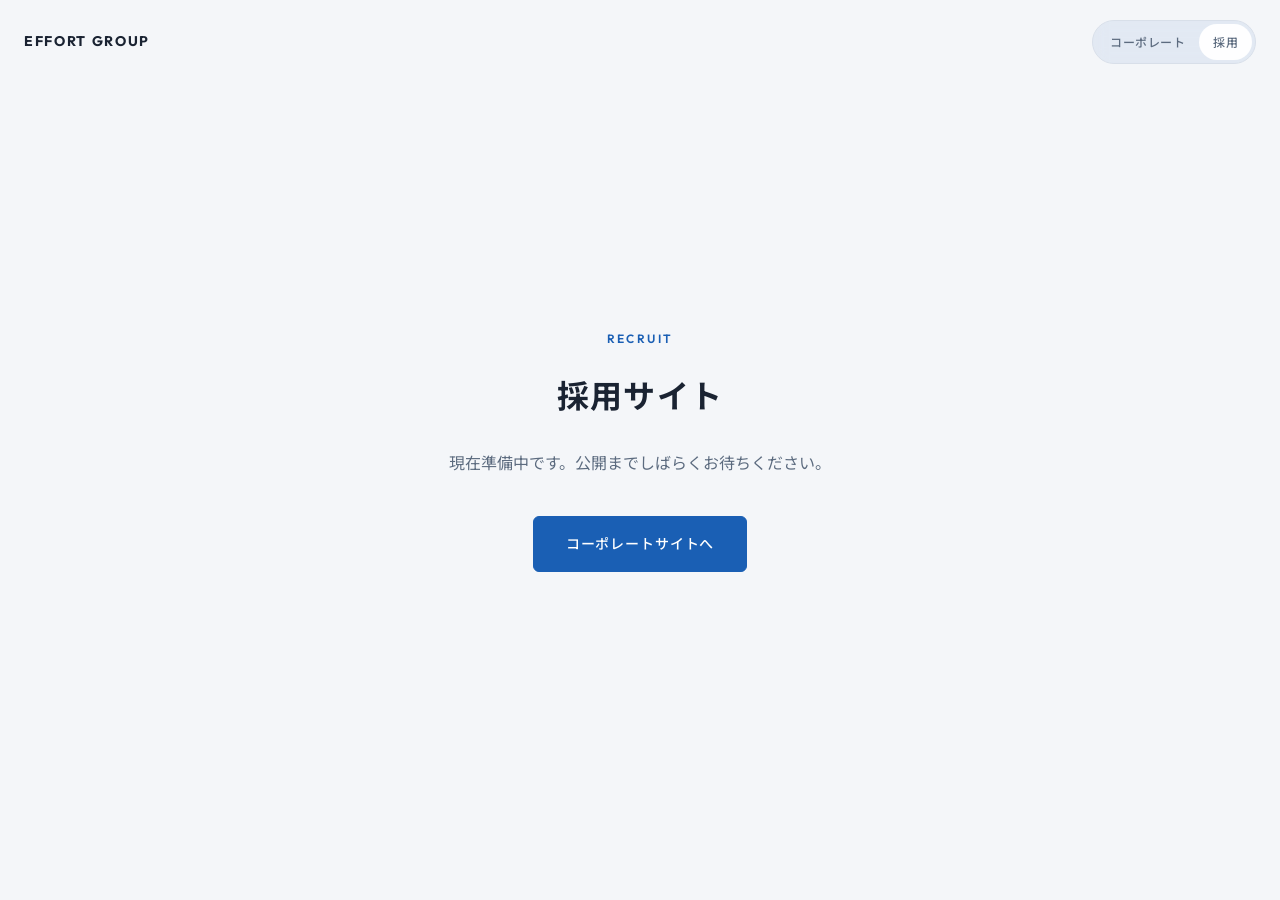
==== recruit/index.html @ ec04459c "Initial commit: EFFORT GROUP corporate site" ====
<!DOCTYPE html>
<html lang="ja">
  <head>
    <meta charset="UTF-8" />
    <meta name="viewport" content="width=device-width, initial-scale=1.0" />
    <meta name="description" content="エフォートグループ採用サイト（準備中）" />
    <title>採用サイト | エフォート GROUP</title>
    <link rel="icon" href="../assets/images/favicon.png" type="image/png" />
    <link rel="apple-touch-icon" href="../assets/images/favicon.png" />
    <link rel="preconnect" href="https://fonts.googleapis.com" />
    <link rel="preconnect" href="https://fonts.gstatic.com" crossorigin />
    <link
      href="https://fonts.googleapis.com/css2?family=Noto+Sans+JP:wght@300;400;500;700&family=Outfit:wght@300;400;600;700&display=swap"
      rel="stylesheet"
    />
    <link rel="stylesheet" href="../css/destyle.css" />
    <link rel="stylesheet" href="../css/style.css" />
  </head>
  <body class="recruit-page">
    <a href="#main" class="skip-link">本文へ移動</a>

    <header class="header header--light" id="header">
      <div class="header__panel">
        <div class="header__bar">
          <a href="/" class="header__logo">
            <span class="header__logo-text">EFFORT GROUP</span>
          </a>
          <div class="header__actions">
            <nav class="header__site-toggle" aria-label="サイト切替">
              <a href="/" class="header__site-toggle-link">コーポレート</a>
              <a
                href="/recruit/"
                class="header__site-toggle-link is-active"
                aria-current="page"
              >
                採用
              </a>
            </nav>
          </div>
        </div>
      </div>
    </header>

    <main id="main" class="recruit-placeholder">
      <div class="recruit-placeholder__inner">
        <p class="recruit-placeholder__label">RECRUIT</p>
        <h1 class="recruit-placeholder__title">採用サイト</h1>
        <p class="recruit-placeholder__text">現在準備中です。公開までしばらくお待ちください。</p>
        <a href="/" class="btn btn--primary">コーポレートサイトへ</a>
      </div>
    </main>
  </body>
</html>
---- css/destyle.css ----
/*! destyle.css v4.0.1 | MIT License | https://github.com/nicolas-cusan/destyle.css */

/* Reset box-model and set borders */
/* ============================================ */

*,
::before,
::after {
  box-sizing: border-box;
  border-style: solid;
  border-width: 0;
  min-width: 0;
}

/* Document */
/* ============================================ */

/**
 * 1. Correct the line height in all browsers.
 * 2. Prevent adjustments of font size after orientation changes in iOS.
 * 3. Remove gray overlay on links for iOS.
 */

html {
  line-height: 1.15; /* 1 */
  -webkit-text-size-adjust: 100%; /* 2 */
  -webkit-tap-highlight-color: transparent; /* 3*/
}

/* Sections */
/* ============================================ */

/**
 * Remove the margin in all browsers.
 */

body {
  margin: 0;
}

/**
 * Render the `main` element consistently in IE.
 */

main {
  display: block;
}

/* Vertical rhythm */
/* ============================================ */

p,
table,
blockquote,
address,
pre,
iframe,
form,
figure,
dl {
  margin: 0;
}

/* Headings */
/* ============================================ */

h1,
h2,
h3,
h4,
h5,
h6 {
  font-size: inherit;
  font-weight: inherit;
  margin: 0;
}

/* Lists (enumeration) */
/* ============================================ */

ul,
ol {
  margin: 0;
  padding: 0;
  list-style: none;
}

/* Lists (definition) */
/* ============================================ */

dt {
  font-weight: bold;
}

dd {
  margin-left: 0;
}

/* Grouping content */
/* ============================================ */

/**
 * 1. Add the correct box sizing in Firefox.
 * 2. Show the overflow in Edge and IE.
 */

hr {
  box-sizing: content-box; /* 1 */
  height: 0; /* 1 */
  overflow: visible; /* 2 */
  border-top-width: 1px;
  margin: 0;
  clear: both;
  color: inherit;
}

/**
 * 1. Correct the inheritance and scaling of font size in all browsers.
 * 2. Correct the odd `em` font sizing in all browsers.
 */

pre {
  font-family: monospace, monospace; /* 1 */
  font-size: inherit; /* 2 */
}

address {
  font-style: inherit;
}

/* Text-level semantics */
/* ============================================ */

/**
 * Remove the gray background on active links in IE 10.
 */

a {
  background-color: transparent;
  text-decoration: none;
  color: inherit;
}

/**
 * 1. Remove the bottom border in Chrome 57-
 * 2. Add the correct text decoration in Chrome, Edge, IE, Opera, and Safari.
 */

abbr[title] {
  text-decoration: underline dotted; /* 2 */
}

/**
 * Add the correct font weight in Chrome, Edge, and Safari.
 */

b,
strong {
  font-weight: bolder;
}

/**
 * 1. Correct the inheritance and scaling of font size in all browsers.
 * 2. Correct the odd `em` font sizing in all browsers.
 */

code,
kbd,
samp {
  font-family: monospace, monospace; /* 1 */
  font-size: inherit; /* 2 */
}

/**
 * Add the correct font size in all browsers.
 */

small {
  font-size: 80%;
}

/**
 * Prevent `sub` and `sup` elements from affecting the line height in
 * all browsers.
 */

sub,
sup {
  font-size: 75%;
  line-height: 0;
  position: relative;
  vertical-align: baseline;
}

sub {
  bottom: -0.25em;
}

sup {
  top: -0.5em;
}

/* Replaced content */
/* ============================================ */

/**
 * Prevent vertical alignment issues.
 */

svg,
img,
embed,
object,
iframe {
  vertical-align: bottom;
}

/* Forms */
/* ============================================ */

/**
 * Reset form fields to make them styleable.
 * 1. Make form elements stylable across systems iOS especially.
 * 2. Inherit text-transform from parent.
 */

button,
input,
optgroup,
select,
textarea {
  -webkit-appearance: none; /* 1 */
  appearance: none;
  vertical-align: middle;
  color: inherit;
  font: inherit;
  background: transparent;
  padding: 0;
  margin: 0;
  border-radius: 0;
  text-align: inherit;
  text-transform: inherit; /* 2 */
}

/**
 * Correct cursors for clickable elements.
 */

button,
[type="button"],
[type="reset"],
[type="submit"] {
  cursor: pointer;
}

button:disabled,
[type="button"]:disabled,
[type="reset"]:disabled,
[type="submit"]:disabled {
  cursor: default;
}

/**
 * Improve outlines for Firefox and unify style with input elements & buttons.
 */

:-moz-focusring {
  outline: auto;
}

select:disabled {
  opacity: inherit;
}

/**
 * Remove padding
 */

option {
  padding: 0;
}

/**
 * Reset to invisible
 */

fieldset {
  margin: 0;
  padding: 0;
  min-width: 0;
}

legend {
  padding: 0;
}

/**
 * Add the correct vertical alignment in Chrome, Firefox, and Opera.
 */

progress {
  vertical-align: baseline;
}

/**
 * Remove the default vertical scrollbar in IE 10+.
 */

textarea {
  overflow: auto;
}

/**
 * Correct the cursor style of increment and decrement buttons in Chrome.
 */

[type="number"]::-webkit-inner-spin-button,
[type="number"]::-webkit-outer-spin-button {
  height: auto;
}

/**
 * Correct the outline style in Safari.
 */

[type="search"] {
  outline-offset: -2px; /* 1 */
}

/**
 * Remove the inner padding in Chrome and Safari on macOS.
 */

[type="search"]::-webkit-search-decoration {
  -webkit-appearance: none;
}

/**
 * 1. Correct the inability to style clickable types in iOS and Safari.
 * 2. Fix font inheritance.
 */

::-webkit-file-upload-button {
  -webkit-appearance: button; /* 1 */
  font: inherit; /* 2 */
}

/**
 * Fix appearance for Firefox
 */
[type="number"] {
  -moz-appearance: textfield;
}

/**
 * Clickable labels
 */

label[for] {
  cursor: pointer;
}

/* Interactive */
/* ============================================ */

/*
 * Add the correct display in Edge, IE 10+, and Firefox.
 */

details {
  display: block;
}

/*
 * Add the correct display in all browsers.
 */

summary {
  display: list-item;
}

/*
 * Remove outline for editable content.
 */

[contenteditable]:focus {
  outline: auto;
}

/* Tables */
/* ============================================ */

/**
1. Correct table border color inheritance in all Chrome and Safari.
*/

table {
  border-color: inherit; /* 1 */
  border-collapse: collapse;
}

caption {
  text-align: left;
}

td,
th {
  vertical-align: top;
  padding: 0;
}

th {
  text-align: left;
  font-weight: bold;
}
---- css/style.css ----
/* ========================================
   EFFORT GROUP — Design System
   ======================================== */

:root {
  --color-bg: #f4f6f9;
  --color-bg-dark: #0b1422;
  --color-bg-card: #ffffff;
  --color-primary: #1a5fb4;
  --color-primary-light: #3584e4;
  --color-accent: #00b4d8;
  --color-text: #1a2332;
  --color-text-muted: #5c6b7f;
  --color-text-light: #e8edf4;
  --color-border: #d8dfe9;
  --font-ja: 'Noto Sans JP', sans-serif;
  --font-en: 'Outfit', sans-serif;
  --container: 1360px;
  --container-wide: 1520px;
  --radius: 6px;
  --transition: 0.35s cubic-bezier(0.4, 0, 0.2, 1);
  --font-size-min: 0.625rem; /* 10px @ 16px root — サイト内の下限 */
  --glass-bg: rgba(255, 255, 255, 0.1);
  --glass-blur: blur(32px) saturate(160%);
  --glass-border: 1px solid rgba(255, 255, 255, 0.22);
  --glass-shadow: 0 12px 40px rgba(0, 0, 0, 0.08);
}

*, *::before, *::after {
  box-sizing: border-box;
  margin: 0;
  padding: 0;
}

html {
  scroll-behavior: smooth;
  font-size: 16px;
}

body {
  font-family: var(--font-ja);
  color: var(--color-text);
  background: var(--color-bg);
  line-height: 1.8;
  -webkit-font-smoothing: antialiased;
  overflow-x: hidden;
}

img, video {
  max-width: 100%;
  display: block;
}

a {
  color: inherit;
  text-decoration: none;
}

ul { list-style: none; }

address { font-style: normal; }

.u-pc-only { display: inline; }
@media (max-width: 768px) {
  .u-pc-only { display: none; }
}

.container {
  width: min(100% - 48px, var(--container));
  margin-inline: auto;
}

.skip-link {
  position: absolute;
  top: -100%;
  left: 16px;
  z-index: 9999;
  padding: 8px 16px;
  background: var(--color-primary);
  color: #fff;
  border-radius: var(--radius);
}
.skip-link:focus { top: 16px; }

/* ---- Header ---- */
.header {
  position: fixed;
  top: 0;
  left: 0;
  right: 0;
  z-index: 1000;
  pointer-events: none;
}

.header__panel {
  position: relative;
  z-index: 3;
  pointer-events: auto;
}

.header:has(.header__nav-item.has-mega:hover) .header__panel,
.header:has(.header__nav-item.has-mega:focus-within) .header__panel {
  min-height: 400px;
}

.header:has(.header__nav-item.has-mega:hover) .header__panel::after,
.header:has(.header__nav-item.has-mega:focus-within) .header__panel::after {
  content: '';
  position: fixed;
  top: 0;
  left: 0;
  right: 0;
  height: 400px;
  background: var(--glass-bg);
  backdrop-filter: var(--glass-blur);
  -webkit-backdrop-filter: var(--glass-blur);
  border-bottom: var(--glass-border);
  box-shadow: var(--glass-shadow);
  z-index: 0;
  pointer-events: none;
}

.header.is-scrolled {
  padding: 20px 24px 0;
}

.header.is-scrolled .header__panel {
  display: flex;
  justify-content: flex-end;
}

.header__bar {
  position: relative;
  z-index: 2;
  display: flex;
  align-items: stretch;
  justify-content: space-between;
  width: 100%;
  min-height: 56px;
  padding: 20px 24px 0;
  margin-top: 0;
  background: transparent;
  border: none;
  overflow: visible;
  transition: width var(--transition);
}

.header.is-scrolled .header__bar {
  width: auto;
  padding: 0;
}

.header__actions {
  display: flex;
  align-items: stretch;
  flex-shrink: 0;
  gap: 8px;
}

.header__site-toggle {
  display: flex;
  align-items: center;
  align-self: center;
  flex-shrink: 0;
  padding: 3px;
  background: rgba(255, 255, 255, 0.1);
  border: 1px solid rgba(255, 255, 255, 0.22);
  border-radius: 999px;
  backdrop-filter: blur(8px);
  -webkit-backdrop-filter: blur(8px);
}

.header__site-toggle-link {
  display: flex;
  align-items: center;
  justify-content: center;
  min-height: 36px;
  padding: 0 14px;
  font-size: 0.75rem;
  font-weight: 500;
  letter-spacing: 0.04em;
  color: rgba(255, 255, 255, 0.78);
  border-radius: 999px;
  white-space: nowrap;
  transition: background var(--transition), color var(--transition);
}

.header__site-toggle-link:hover {
  color: #fff;
}

.header__site-toggle-link.is-active {
  background: rgba(255, 255, 255, 0.95);
  color: var(--color-text);
  pointer-events: none;
}

.header__site-toggle-link.is-active:hover {
  color: var(--color-text);
}

/* ---- Recruit placeholder ---- */
.header--light .header__logo {
  color: var(--color-text);
}

.header--light .header__site-toggle {
  background: rgba(26, 95, 180, 0.08);
  border-color: var(--color-border);
}

.header--light .header__site-toggle-link {
  color: var(--color-text-muted);
}

.header--light .header__site-toggle-link:hover {
  color: var(--color-text);
}

.recruit-placeholder {
  min-height: 100svh;
  display: flex;
  align-items: center;
  justify-content: center;
  padding: 120px 24px;
  background: var(--color-bg);
}

.recruit-placeholder__inner {
  text-align: center;
}

.recruit-placeholder__label {
  font-family: var(--font-en);
  font-size: 0.75rem;
  font-weight: 600;
  letter-spacing: 0.2em;
  color: var(--color-primary);
  margin-bottom: 16px;
}

.recruit-placeholder__title {
  font-size: clamp(1.5rem, 3vw, 2rem);
  font-weight: 700;
  letter-spacing: 0.04em;
  margin-bottom: 24px;
}

.recruit-placeholder__text {
  color: var(--color-text-muted);
  margin-bottom: 40px;
}

.header__logo {
  display: flex;
  align-items: center;
  flex-shrink: 0;
  padding: 0;
  color: #fff;
  transition: opacity var(--transition), width var(--transition);
}

.header.is-scrolled .header__logo {
  opacity: 0;
  width: 0;
  padding: 0;
  border: none;
  overflow: hidden;
  pointer-events: none;
}

.header__logo-text {
  font-family: var(--font-en);
  font-size: 0.875rem;
  font-weight: 700;
  letter-spacing: 0.12em;
  white-space: nowrap;
}

.header__nav {
  position: static;
  display: flex;
  align-items: center;
  flex: 0 1 auto;
  min-width: 0;
  transition: opacity var(--transition), width var(--transition), flex var(--transition);
}

.header.is-scrolled .header__nav {
  opacity: 0;
  width: 0;
  flex: 0;
  overflow: hidden;
  pointer-events: none;
}

.header__nav-list {
  display: flex;
  align-items: center;
  gap: 0;
  flex-wrap: nowrap;
  padding: 0 8px;
  height: 100%;
}

.header__nav-item {
  position: static;
  height: 100%;
}

.header__nav-trigger {
  display: flex;
  align-items: center;
  height: 56px;
  padding: 0 12px;
  font-size: 1rem;
  font-weight: 500;
  color: rgba(255, 255, 255, 0.88);
  letter-spacing: 0.02em;
  white-space: nowrap;
  transition: color var(--transition);
}

.header__nav-item:hover > .header__nav-trigger,
.header__nav-item:focus-within > .header__nav-trigger {
  color: var(--color-accent);
}

/* ---- Mega Menu ---- */
.header:has(.header__nav-item.has-mega:hover)::before,
.header:has(.header__nav-item.has-mega:focus-within)::before {
  content: '';
  position: fixed;
  inset: 0;
  background: rgba(11, 20, 34, 0.12);
  z-index: -1;
  pointer-events: none;
}

.mega-menu {
  position: absolute;
  left: 0;
  right: 0;
  top: calc(20px + 56px);
  z-index: 2;
  padding: 24px 24px 40px;
  background: transparent;
  border: none;
  box-shadow: none;
  opacity: 0;
  visibility: hidden;
  transform: translateY(-8px);
  transition: opacity 0.3s ease, visibility 0.3s ease, transform 0.3s ease;
  pointer-events: none;
}

.mega-menu::before {
  content: '';
  position: absolute;
  top: -12px;
  left: 0;
  right: 0;
  height: 12px;
}

.header__nav-item.has-mega:hover .mega-menu,
.header__nav-item.has-mega:focus-within .mega-menu {
  opacity: 1;
  visibility: visible;
  transform: translateY(0);
  pointer-events: auto;
}

.mega-menu__inner {
  display: grid;
  grid-template-columns: 160px 1fr auto;
  gap: 40px;
  align-items: start;
  width: min(100%, var(--container));
  margin-inline: auto;
}

.mega-menu--wide .mega-menu__inner {
  grid-template-columns: 160px 1fr;
}

.mega-menu__label {
  font-size: 0.8125rem;
  font-weight: 700;
  color: rgba(255, 255, 255, 0.55);
  letter-spacing: 0.06em;
  line-height: 1.6;
  padding-top: 8px;
}

.mega-menu__visual {
  display: flex;
  gap: 20px;
  flex-wrap: wrap;
}

.mega-menu__card {
  display: flex;
  flex-direction: column;
  gap: 10px;
  width: 140px;
  transition: transform var(--transition);
}

.mega-menu__card:hover {
  transform: translateY(-4px);
}

.mega-menu__card img {
  width: 140px;
  height: 88px;
  object-fit: cover;
  border-radius: 8px;
  background: rgba(255, 255, 255, 0.12);
  border: 1px solid rgba(255, 255, 255, 0.15);
}

.mega-menu__card span {
  font-size: 0.75rem;
  font-weight: 500;
  color: rgba(255, 255, 255, 0.9);
  line-height: 1.5;
  transition: color var(--transition);
}

.mega-menu__card:hover span {
  color: var(--color-accent);
}

.mega-menu__links {
  display: flex;
  flex-direction: column;
  gap: 12px;
  padding-top: 8px;
  border-left: 1px solid rgba(255, 255, 255, 0.2);
  padding-left: 32px;
  min-width: 200px;
}

.mega-menu__links a {
  font-size: 0.8125rem;
  color: rgba(255, 255, 255, 0.75);
  white-space: nowrap;
  transition: color var(--transition);
}

.mega-menu__links a:hover {
  color: var(--color-accent);
}

.mega-menu__grid {
  display: grid;
  grid-template-columns: repeat(4, 1fr);
  gap: 12px 24px;
  padding-top: 8px;
}

.mega-menu__grid a {
  font-size: 0.8125rem;
  color: rgba(255, 255, 255, 0.8);
  padding: 8px 0;
  border-bottom: 1px solid rgba(255, 255, 255, 0.06);
  transition: color var(--transition);
}

.mega-menu__grid a:hover {
  color: var(--color-accent);
}

@media (max-width: 1100px) {
  .mega-menu {
    display: none;
  }

  .header:has(.header__nav-item.has-mega:hover)::before,
  .header:has(.header__nav-item.has-mega:focus-within)::before {
    display: none;
  }

  .header__nav {
    display: none;
  }

  .header__logo {
    flex: 1;
    border-right: none;
  }

  .header.is-scrolled .header__logo {
    display: none;
  }
}

.header__menu-btn {
  position: relative;
  z-index: 1;
  display: flex;
  flex-direction: column;
  justify-content: center;
  gap: 7px;
  width: 72px;
  min-height: 56px;
  padding: 0;
  background: transparent;
  border: none;
  cursor: pointer;
  flex-shrink: 0;
  transition: opacity var(--transition);
}

.header.is-scrolled .header__menu-btn {
  background: transparent;
}

.header__menu-btn span {
  display: block;
  width: 26px;
  height: 2px;
  margin: 0 auto;
  background: #fff;
  transition: transform var(--transition), opacity var(--transition);
}

.header__menu-btn.is-open span:nth-child(1) {
  transform: translateY(4.5px) rotate(45deg);
}

.header__menu-btn.is-open span:nth-child(2) {
  transform: translateY(-4.5px) rotate(-45deg);
}

.header.is-scrolled .header__actions {
  margin-left: auto;
}

@media (max-width: 600px) {
  .header.is-scrolled {
    padding: 16px 16px 0;
  }

  .header__bar {
    padding: 16px 16px 0;
  }

  .header__logo {
    padding: 0 16px;
  }

  .header__logo-text {
    font-size: 0.8125rem;
  }

  .header__menu-btn {
    width: 64px;
    min-height: 52px;
  }

  .header__site-toggle-link {
    padding: 0 10px;
    font-size: var(--font-size-min);
  }
}

/* ---- Global Nav (fullscreen overlay) ---- */
.global-nav__backdrop {
  position: fixed;
  inset: 0;
  z-index: 1;
  background: rgba(11, 20, 34, 0.5);
  opacity: 0;
  transition: opacity var(--transition);
  pointer-events: none;
}

.global-nav__backdrop.is-open {
  opacity: 1;
  pointer-events: auto;
}

.global-nav {
  position: fixed;
  inset: 0;
  z-index: 2;
  display: flex;
  flex-direction: column;
  padding: 100px 48px 40px;
  background: rgba(11, 20, 34, 0.97);
  backdrop-filter: blur(20px);
  overflow-y: auto;
  opacity: 0;
  visibility: hidden;
  transform: translateY(-12px);
  transition: opacity var(--transition), visibility var(--transition), transform var(--transition);
}

.global-nav.is-open {
  opacity: 1;
  visibility: visible;
  transform: translateY(0);
}

.global-nav__inner {
  display: flex;
  flex-direction: column;
  flex: 1;
  width: min(100%, var(--container-wide));
  min-height: 100%;
  margin-inline: auto;
}

.global-nav__columns {
  display: grid;
  grid-template-columns: repeat(5, 1fr);
  gap: 40px 32px;
  flex: 1;
}

.global-nav__col {
  min-width: 0;
}

.global-nav__heading {
  margin-bottom: 20px;
  font-size: 0.875rem;
  font-weight: 700;
  line-height: 1.5;
  letter-spacing: 0.04em;
}

.global-nav__heading a {
  color: #fff;
  transition: color var(--transition);
}

.global-nav__heading a:hover {
  color: var(--color-accent);
}

.global-nav__sub {
  display: flex;
  flex-direction: column;
  gap: 14px;
  padding-left: 16px;
  border-left: 1px solid rgba(255, 255, 255, 0.35);
}

.global-nav__sub a {
  font-size: 0.8125rem;
  font-weight: 400;
  color: rgba(255, 255, 255, 0.75);
  line-height: 1.5;
  transition: color var(--transition);
}

.global-nav__sub a:hover {
  color: var(--color-accent);
}

.global-nav__policy {
  display: flex;
  flex-wrap: wrap;
  gap: 16px 40px;
  margin-top: 64px;
  padding-top: 0;
}

.global-nav__policy a {
  font-size: 0.75rem;
  color: rgba(255, 255, 255, 0.55);
  letter-spacing: 0.02em;
  transition: color var(--transition);
}

.global-nav__policy a:hover {
  color: rgba(255, 255, 255, 0.9);
}

@media (max-width: 1100px) {
  .global-nav__columns {
    grid-template-columns: repeat(3, 1fr);
  }
}

@media (max-width: 768px) {
  .global-nav {
    padding: 88px 24px 32px;
  }

  .global-nav__columns {
    grid-template-columns: repeat(2, 1fr);
    gap: 32px 24px;
  }

  .global-nav__policy {
    margin-top: 48px;
    gap: 12px 24px;
  }
}

@media (max-width: 480px) {
  .global-nav__columns {
    grid-template-columns: 1fr;
  }
}

body.is-menu-open {
  overflow: hidden;
}

/* ---- Buttons ---- */
.btn {
  display: inline-flex;
  align-items: center;
  justify-content: center;
  padding: 14px 32px;
  font-size: 0.875rem;
  font-weight: 500;
  letter-spacing: 0.06em;
  border-radius: var(--radius);
  border: 1px solid transparent;
  cursor: pointer;
  transition: background var(--transition), color var(--transition), border-color var(--transition), transform 0.2s;
}

.btn:hover { transform: translateY(-2px); }

.btn--primary {
  background: var(--color-primary);
  color: #fff;
  border-color: var(--color-primary);
}

.btn--primary:hover {
  background: var(--color-primary-light);
  border-color: var(--color-primary-light);
}

.btn--outline {
  background: transparent;
  color: var(--color-primary);
  border-color: var(--color-primary);
}

.btn--outline:hover {
  background: var(--color-primary);
  color: #fff;
}

.btn--lg { padding: 18px 48px; font-size: 0.9375rem; }

/* ---- Section common ---- */
.section {
  padding: 120px 0;
}

.section-label {
  display: block;
  font-family: var(--font-en);
  font-size: 0.75rem;
  font-weight: 600;
  letter-spacing: 0.2em;
  color: var(--color-primary);
  margin-bottom: 16px;
}

.section-title {
  font-size: clamp(1.5rem, 3vw, 2rem);
  font-weight: 700;
  line-height: 1.4;
  letter-spacing: 0.04em;
}

.section-header {
  margin-bottom: 64px;
}

#main {
  position: relative;
}

/* ---- Hero Stage (video fixed until About) ---- */
.hero-stage {
  position: relative;
  z-index: 2;
}

.hero__video-wrap {
  position: fixed;
  inset: 0;
  width: 100%;
  height: 100vh;
  height: 100svh;
  z-index: 0;
  overflow: hidden;
  pointer-events: none;
}

.hero__video-wrap.is-hidden {
  visibility: hidden;
}

.hero__fade {
  position: absolute;
  inset: 0;
  z-index: 2;
  opacity: 0;
  background: rgba(244, 246, 249, 0.9);
  backdrop-filter: blur(24px);
  -webkit-backdrop-filter: blur(24px);
  pointer-events: none;
}

.hero__video {
  width: 100%;
  height: 100%;
  object-fit: cover;
  position: relative;
  z-index: 0;
}

.hero__video-wrap.is-playing::before {
  opacity: 0;
  transition: opacity 0.6s ease;
}

.hero__overlay {
  position: absolute;
  inset: 0;
  z-index: 1;
  background:
    linear-gradient(180deg, rgba(11,20,34,0.55) 0%, rgba(11,20,34,0.3) 40%, rgba(11,20,34,0.85) 100%),
    linear-gradient(135deg, rgba(26,95,180,0.25) 0%, transparent 60%);
}

.hero__video-wrap::before {
  content: '';
  position: absolute;
  inset: 0;
  background:
    radial-gradient(ellipse at 20% 50%, rgba(0,180,216,0.15) 0%, transparent 50%),
    radial-gradient(ellipse at 80% 20%, rgba(26,95,180,0.2) 0%, transparent 50%),
    linear-gradient(160deg, #0b1422 0%, #152238 50%, #0d1a2d 100%);
  z-index: -1;
}

/* ---- Hero ---- */
.hero {
  position: relative;
  z-index: 1;
  min-height: 100svh;
  display: flex;
  align-items: flex-end;
  padding-bottom: 80px;
}

.hero__content {
  position: relative;
  z-index: 1;
  width: min(100% - 48px, var(--container));
  margin-inline: auto;
  color: #fff;
}

.hero__title {
  font-size: clamp(2rem, 5.5vw, 3.75rem);
  font-weight: 700;
  line-height: 1.3;
  letter-spacing: 0.06em;
  margin-bottom: 24px;
  overflow: hidden;
}

.hero__title-line {
  display: block;
  overflow: hidden;
}

.hero__lead {
  font-size: clamp(0.9375rem, 2vw, 1.125rem);
  font-weight: 400;
  line-height: 1.9;
  max-width: 680px;
  opacity: 0.92;
  margin-bottom: 0;
}

/* ---- Hero Areas (before About) ---- */
.hero-areas {
  position: relative;
  z-index: 1;
  padding: 80px 0 120px;
  color: #fff;
}

.hero__guide {
  font-size: 0.875rem;
  opacity: 0.7;
  margin-bottom: 40px;
  max-width: 560px;
  margin-inline: auto;
}

.hero__areas {
  display: flex;
  flex-wrap: nowrap;
  align-items: center;
  gap: 12px;
}

.hero__area-btn {
  position: relative;
  display: flex;
  align-items: center;
  justify-content: center;
  flex: 1 1 0;
  min-width: 0;
  aspect-ratio: 1;
  padding: 10px;
  font-size: 1rem;
  font-weight: 500;
  text-align: center;
  line-height: 1.35;
  color: #fff;
  background: rgba(255,255,255,0.08);
  border: 1px solid rgba(255,255,255,0.2);
  border-radius: 50%;
  backdrop-filter: blur(8px);
  overflow: visible;
  transition: background var(--transition), transform 0.2s;
}

.hero__area-btn::before {
  content: '';
  position: absolute;
  inset: -3px;
  border-radius: 50%;
  padding: 2px;
  background: conic-gradient(from 0deg, var(--color-accent) 0deg, var(--color-accent) 100deg, transparent 100deg);
  -webkit-mask:
    linear-gradient(#000 0 0) content-box,
    linear-gradient(#000 0 0);
  -webkit-mask-composite: xor;
  mask:
    linear-gradient(#000 0 0) content-box,
    linear-gradient(#000 0 0);
  mask-composite: exclude;
  opacity: 0;
  pointer-events: none;
}

.hero__area-btn:hover {
  background: rgba(26,95,180,0.5);
  transform: translateY(-2px);
}

.hero__area-btn:hover::before {
  opacity: 1;
  animation: hero-area-ring 0.8s cubic-bezier(0.4, 0, 0.2, 1) forwards;
}

.hero__area-btn:not(:hover)::before {
  animation: none;
  opacity: 0;
  transform: rotate(0deg);
  background: conic-gradient(from 0deg, var(--color-accent) 0deg, var(--color-accent) 100deg, transparent 100deg);
}

@keyframes hero-area-ring {
  0% {
    transform: rotate(0deg);
    background: conic-gradient(from 0deg, var(--color-accent) 0deg, var(--color-accent) 100deg, transparent 100deg);
  }
  72% {
    transform: rotate(360deg);
    background: conic-gradient(from 0deg, var(--color-accent) 0deg, var(--color-accent) 100deg, transparent 100deg);
  }
  100% {
    transform: rotate(360deg);
    background: conic-gradient(from 0deg, var(--color-accent) 0deg, var(--color-accent) 360deg);
  }
}

@media (prefers-reduced-motion: reduce) {
  .hero__area-btn:hover::before {
    animation: none;
    opacity: 1;
    transform: none;
    background: conic-gradient(from 0deg, var(--color-accent) 0deg, var(--color-accent) 360deg);
  }

  .hero__area-btn:hover {
    border-color: transparent;
  }
}

.hero__scroll {
  position: absolute;
  bottom: 32px;
  right: 48px;
  display: flex;
  flex-direction: column;
  align-items: center;
  gap: 8px;
  z-index: 2;
}

.hero__scroll-text {
  font-family: var(--font-en);
  font-size: var(--font-size-min);
  letter-spacing: 0.2em;
  color: rgba(255,255,255,0.5);
  writing-mode: vertical-rl;
}

.hero__scroll-line {
  width: 1px;
  height: 48px;
  background: linear-gradient(180deg, var(--color-accent), transparent);
  animation: scrollPulse 2s ease-in-out infinite;
}

@keyframes scrollPulse {
  0%, 100% { opacity: 0.4; transform: scaleY(0.6); transform-origin: top; }
  50% { opacity: 1; transform: scaleY(1); }
}

@media (max-width: 768px) {
  .hero__areas {
    overflow-x: auto;
    scrollbar-width: none;
  }

  .hero__areas::-webkit-scrollbar {
    display: none;
  }

  .hero__area-btn {
    flex: 0 0 auto;
    width: 7.5rem;
    height: 7.5rem;
    min-width: 7.5rem;
  }

  .hero__scroll { display: none; }
  .hero { padding-bottom: 48px; }
  .hero-areas { padding: 60px 0 80px; }
}

@media (max-width: 480px) {
  .hero__area-btn {
    width: 6.5rem;
    height: 6.5rem;
    min-width: 6.5rem;
  }
}

/* ---- About (on video → white at top) ---- */
.about {
  position: relative;
  z-index: 2;
  transition: background 0.5s ease;
}

.about.is-on-white {
  background: var(--color-bg);
}

.about .section-label {
  color: var(--color-accent);
}

.about__inner {
  max-width: 860px;
  margin-inline: auto;
  text-align: center;
}

.about__heading {
  font-size: clamp(1.375rem, 3vw, 1.875rem);
  font-weight: 700;
  line-height: 1.6;
  letter-spacing: 0.04em;
  margin-bottom: 48px;
  color: #fff;
  transition: color 0.5s ease;
}

.about.is-on-white .about__heading {
  color: var(--color-text);
}

.about__body p {
  color: rgba(255, 255, 255, 0.85);
  margin-bottom: 1.5em;
  transition: color 0.5s ease;
}

.about.is-on-white .about__body p {
  color: var(--color-text-muted);
}

.about__body p:last-child { margin-bottom: 0; }

/* ---- Companies ---- */
.companies {
  position: relative;
  z-index: 1;
  background: var(--color-bg);
  opacity: 0;
}

.companies__stack-outer {
  padding-inline: 24px;
}

.companies__stack {
  --stack-offset: 18px;
  position: relative;
  display: flex;
  flex-direction: column;
  gap: clamp(200px, 32vh, 360px);
  width: min(100%, var(--container-wide));
  margin-inline: auto;
  padding-bottom: clamp(240px, 40vh, 420px);
}

@media (min-width: 901px) {
  .company-card.company-card--stack {
    position: sticky;
    top: calc(var(--stack-top-base, 76px) + var(--stack-index) * var(--stack-offset));
  }

  .company-card--stack:hover {
    box-shadow: 0 12px 40px rgba(26,95,180,0.1);
  }
}

.company-card {
  background: var(--color-bg-card);
  padding: 0;
  border-radius: var(--radius);
  border: 1px solid var(--color-border);
  position: relative;
  overflow: hidden;
  transition: box-shadow var(--transition);
}

.company-card--stack {
  display: grid;
  grid-template-columns: 1fr 1fr;
  align-items: stretch;
  transform-origin: center top;
  will-change: transform;
}

.company-card--stack:nth-child(1) {
  --stack-index: 0;
  z-index: 1;
}

.company-card--stack:nth-child(2) {
  --stack-index: 1;
  z-index: 2;
}

.company-card--stack:nth-child(3) {
  --stack-index: 2;
  z-index: 3;
}

@media (max-width: 900px) {
  .companies__stack-outer {
    padding-inline: 0;
  }

  .companies__stack {
    gap: 24px;
    padding-bottom: 0;
    width: 100%;
  }

  .company-card--stack {
    grid-template-columns: 1fr;
    position: relative;
    top: auto;
  }

  .company-card--stack .company-card__image {
    order: 2;
  }

  .company-card--stack .company-card__body {
    order: 1;
  }

  .company-card:hover {
    box-shadow: 0 12px 40px rgba(26,95,180,0.1);
    transform: translateY(-4px);
  }
}

.company-card--stack .company-card__image {
  aspect-ratio: auto;
  min-height: 100%;
}

.company-card--stack .company-card__image img {
  width: 100%;
  height: 100%;
  min-height: 240px;
  object-fit: cover;
}

.company-card__image {
  aspect-ratio: 16 / 10;
  overflow: hidden;
}

.company-card__image img {
  width: 100%;
  height: 100%;
  object-fit: cover;
  transition: transform var(--transition);
}

.company-card:hover .company-card__image img {
  transform: scale(1.05);
}

.company-card__body {
  display: flex;
  flex-direction: column;
  justify-content: center;
  padding: 36px 40px;
}

@media (min-width: 901px) {
  .company-card--stack {
    transition: box-shadow var(--transition);
  }
}

.company-card__num {
  font-family: var(--font-en);
  font-size: 2.5rem;
  font-weight: 700;
  color: rgba(26,95,180,0.12);
  line-height: 1;
  margin-bottom: 20px;
}

.company-card__name {
  font-size: 1.0625rem;
  font-weight: 700;
  line-height: 1.5;
  margin-bottom: 16px;
  letter-spacing: 0.02em;
}

.company-card__desc {
  font-size: 0.875rem;
  color: var(--color-text-muted);
  line-height: 1.8;
}

.company-card__line {
  position: absolute;
  bottom: 0;
  left: 0;
  right: 0;
  height: 3px;
  background: linear-gradient(90deg, var(--color-primary), var(--color-accent));
  transform: scaleX(0);
  transform-origin: left;
  transition: transform var(--transition);
}

.company-card:hover .company-card__line { transform: scaleX(1); }

@media (prefers-reduced-motion: reduce) {
  .company-card--stack {
    will-change: auto;
  }
}

/* ---- News ---- */
.news {
  position: relative;
  z-index: 1;
  background: var(--color-bg-card);
}

.news__layout {
  display: grid;
  grid-template-columns: minmax(160px, 220px) 1fr;
  gap: clamp(32px, 5vw, 72px);
  align-items: start;
  margin-top: 48px;
}

.news__sidebar {
  display: flex;
  flex-direction: column;
  gap: 32px;
}

.news__filter {
  display: flex;
  flex-direction: column;
  gap: 12px;
}

.news__filter-label {
  font-size: 0.8125rem;
  font-weight: 700;
  letter-spacing: 0.04em;
}

.news__month {
  position: relative;
}

.news__month-trigger {
  display: flex;
  align-items: center;
  justify-content: space-between;
  gap: 12px;
  width: 100%;
  padding: 12px 16px;
  font-family: inherit;
  font-size: 0.875rem;
  color: var(--color-text);
  text-align: left;
  background: var(--color-bg);
  border: 1px solid var(--color-border);
  border-radius: 999px;
  cursor: pointer;
  transition: border-color var(--transition);
}

.news__month-trigger:hover,
.news__month-trigger:focus-visible {
  border-color: var(--color-primary);
  outline: none;
}

.news__month-icon {
  flex-shrink: 0;
  width: 10px;
  height: 10px;
  border-right: 2px solid var(--color-text-muted);
  border-bottom: 2px solid var(--color-text-muted);
  transform: rotate(45deg) translateY(-2px);
  transition: transform var(--transition);
}

.news__month.is-open .news__month-icon {
  transform: rotate(225deg) translateY(2px);
}

.news__month-list {
  position: absolute;
  top: calc(100% + 8px);
  left: 0;
  right: 0;
  z-index: 10;
  display: flex;
  flex-direction: column;
  gap: 4px;
  max-height: 240px;
  padding: 8px;
  overflow-y: auto;
  background: var(--color-bg-card);
  border: 1px solid var(--color-border);
  border-radius: 12px;
  box-shadow: 0 8px 24px rgba(26, 95, 180, 0.1);
  opacity: 0;
  visibility: hidden;
  transform: translateY(-8px);
  pointer-events: none;
  transition:
    opacity var(--transition),
    transform var(--transition),
    visibility var(--transition);
}

.news__month.is-open .news__month-list {
  opacity: 1;
  visibility: visible;
  transform: translateY(0);
  pointer-events: auto;
}

.news__month-btn {
  width: 100%;
  padding: 10px 12px;
  font-family: inherit;
  font-size: 0.875rem;
  color: var(--color-text);
  text-align: left;
  background: transparent;
  border: none;
  border-radius: 8px;
  cursor: pointer;
  transition: background var(--transition), color var(--transition);
}

.news__month-btn:hover {
  background: var(--color-bg);
}

.news__month-btn.is-active {
  color: var(--color-primary);
  font-weight: 700;
  background: rgba(26, 95, 180, 0.08);
}

.news__company-list {
  display: flex;
  flex-direction: column;
  gap: 8px;
}

.news__company-btn {
  width: 100%;
  padding: 12px 16px;
  font-family: inherit;
  font-size: 0.8125rem;
  font-weight: 700;
  letter-spacing: 0.06em;
  text-align: center;
  color: var(--color-text);
  background: var(--color-bg);
  border: none;
  border-radius: 8px;
  cursor: pointer;
  transition: background var(--transition), color var(--transition);
}

.news__company-btn:hover {
  background: #e8edf4;
}

.news__company-btn.is-active {
  color: var(--color-primary);
  background: rgba(26, 95, 180, 0.12);
}

.news__main {
  min-width: 0;
}

.news__list {
  display: flex;
  flex-direction: column;
  gap: 0;
  border-top: 1px solid var(--color-border);
}

.news__item {
  border-bottom: 1px solid var(--color-border);
}

.news__link {
  display: grid;
  grid-template-columns: 100px minmax(0, 1fr) auto;
  gap: 20px;
  align-items: center;
  padding: 20px 0;
  transition: color var(--transition);
}

.news__link:hover {
  color: var(--color-primary);
}

.news__body {
  display: flex;
  flex-direction: column;
  gap: 10px;
  min-width: 0;
}

.news__meta {
  display: flex;
  align-items: center;
  flex-wrap: wrap;
  gap: 12px;
}

.news__date {
  font-family: var(--font-en);
  font-size: 0.8125rem;
  color: var(--color-text-muted);
  letter-spacing: 0.04em;
}

.news__title {
  font-size: 0.875rem;
  font-weight: 700;
  line-height: 1.6;
}

.news__category {
  display: inline-flex;
  padding: 4px 12px;
  font-size: var(--font-size-min);
  color: var(--color-text-muted);
  background: var(--color-bg);
  border-radius: 999px;
}

.news__thumb {
  width: 100px;
  height: 72px;
  border-radius: 8px;
  overflow: hidden;
  flex-shrink: 0;
}

.news__thumb img {
  width: 100%;
  height: 100%;
  object-fit: cover;
  transition: transform var(--transition);
}

.news__link:hover .news__thumb img {
  transform: scale(1.05);
}

.news__arrow {
  font-family: var(--font-en);
  font-size: 1.125rem;
  color: var(--color-primary);
  opacity: 0.6;
  transition: opacity var(--transition), transform var(--transition);
}

.news__link:hover .news__arrow {
  opacity: 1;
  transform: translateX(4px);
}

.news__item--featured .news__link {
  grid-template-columns: minmax(180px, 280px) minmax(0, 1fr) auto;
  gap: clamp(20px, 3vw, 32px);
  padding: 32px 0;
  align-items: center;
}

.news__item--featured .news__thumb {
  width: 100%;
  height: auto;
  aspect-ratio: 4 / 3;
  border-radius: 12px;
}

.news__item--featured .news__body {
  gap: 16px;
}

.news__item--featured .news__title {
  font-size: clamp(1.0625rem, 2vw, 1.375rem);
  line-height: 1.5;
}

.news__item--featured .news__date {
  font-size: 0.875rem;
}

.news__item--featured .news__arrow {
  font-size: 1.375rem;
}

.news__empty {
  padding: 48px 0;
  color: var(--color-text-muted);
  text-align: center;
}

.news__more {
  margin-top: 8px;
}

.news__more .btn {
  width: 100%;
  justify-content: center;
}

@media (max-width: 900px) {
  .news__layout {
    grid-template-columns: 1fr;
    gap: 32px;
  }

  .news__sidebar {
    flex-direction: row;
    flex-wrap: wrap;
    gap: 24px 32px;
  }

  .news__filter {
    flex: 1 1 180px;
  }

  .news__company-list {
    flex-direction: row;
    flex-wrap: wrap;
  }

  .news__company-btn {
    width: auto;
    min-width: 120px;
  }
}

@media (max-width: 600px) {
  .news__link {
    grid-template-columns: 80px minmax(0, 1fr) auto;
    gap: 12px;
  }

  .news__thumb {
    width: 80px;
    height: 60px;
  }

  .news__item--featured .news__link {
    grid-template-columns: 1fr auto;
    grid-template-areas:
      'thumb thumb'
      'body arrow';
  }

  .news__item--featured .news__thumb {
    grid-area: thumb;
    aspect-ratio: 16 / 10;
  }

  .news__item--featured .news__body {
    grid-area: body;
  }

  .news__item--featured .news__arrow {
    grid-area: arrow;
    align-self: center;
  }
}

/* ---- Recruit ---- */
.recruit {
  position: relative;
  z-index: 1;
  background: var(--color-bg-dark);
  color: var(--color-text-light);
  overflow: hidden;
}

.recruit__bg {
  position: absolute;
  inset: 0;
  background:
    radial-gradient(ellipse at 70% 50%, rgba(0,180,216,0.12) 0%, transparent 60%),
    radial-gradient(ellipse at 20% 80%, rgba(26,95,180,0.15) 0%, transparent 50%);
}

.recruit__inner {
  position: relative;
  text-align: center;
  max-width: 800px;
  margin-inline: auto;
}

.recruit__visual {
  margin: 24px auto 40px;
  max-width: 560px;
}

.recruit__visual img {
  width: 100%;
  height: auto;
  display: block;
}

.recruit__label { color: var(--color-accent); }

.recruit__title {
  font-size: clamp(2rem, 5vw, 3rem);
  font-weight: 700;
  letter-spacing: 0.08em;
  margin-bottom: 40px;
  line-height: 1.3;
}

.recruit__copy {
  margin-bottom: 48px;
}

.recruit__copy p {
  font-size: clamp(0.9375rem, 2vw, 1.0625rem);
  line-height: 2;
  opacity: 0.85;
}

/* ---- Contact ---- */
.contact {
  position: relative;
  z-index: 1;
  background: var(--color-bg);
}

.contact__inner {
  display: grid;
  grid-template-columns: 1fr auto;
  gap: 64px;
  align-items: center;
}

.contact__body {
  color: var(--color-text-muted);
  margin-top: 24px;
  max-width: 560px;
}

.contact__body + .contact__body { margin-top: 1em; }

@media (max-width: 768px) {
  .contact__inner {
    grid-template-columns: 1fr;
    gap: 40px;
  }
  .contact__action { text-align: center; }
}

/* ---- Access ---- */
.access {
  background: var(--color-bg-card);
  padding-bottom: 120px;
}

.access__grid {
  display: grid;
  grid-template-columns: 1fr 1.2fr;
  gap: 64px;
  align-items: start;
}

.access__address {
  margin: 24px 0;
  line-height: 1.9;
}

.access__tel {
  margin-bottom: 32px;
}

.access__tel a {
  font-family: var(--font-en);
  font-size: 1.25rem;
  font-weight: 600;
  letter-spacing: 0.04em;
  color: var(--color-primary);
  transition: color var(--transition);
}

.access__tel a:hover { color: var(--color-primary-light); }

.access__map {
  aspect-ratio: 16 / 10;
  border-radius: var(--radius);
  overflow: hidden;
  border: 1px solid var(--color-border);
}

.access__map iframe {
  width: 100%;
  height: 100%;
}

@media (max-width: 768px) {
  .access__grid { grid-template-columns: 1fr; }
  .access__map { aspect-ratio: 4 / 3; }
}

/* ---- Footer ---- */
.footer {
  position: relative;
  z-index: 1;
  background: var(--color-bg-dark);
  color: rgba(255, 255, 255, 0.6);
  padding: 64px 0 32px;
}

.footer__top {
  display: grid;
  grid-template-columns: minmax(200px, 280px) 1fr;
  gap: clamp(32px, 5vw, 64px);
  padding-bottom: 48px;
  border-bottom: 1px solid rgba(255, 255, 255, 0.1);
}

.footer__brand {
  display: flex;
  flex-direction: column;
  gap: 24px;
}

.footer__logo {
  display: block;
}

.footer__info-label {
  margin-bottom: 8px;
  font-size: 0.8125rem;
  font-weight: 700;
  color: #fff;
  letter-spacing: 0.04em;
}

.footer__address {
  font-style: normal;
  font-size: 0.8125rem;
  line-height: 1.8;
  color: rgba(255, 255, 255, 0.55);
}

.footer__tel {
  margin-top: 8px;
  font-family: var(--font-en);
  font-size: 0.875rem;
  letter-spacing: 0.04em;
}

.footer__tel a {
  color: rgba(255, 255, 255, 0.85);
  transition: color var(--transition);
}

.footer__tel a:hover {
  color: var(--color-accent);
}

.footer__logo-en {
  font-family: var(--font-en);
  font-size: 1.125rem;
  font-weight: 700;
  letter-spacing: 0.12em;
  color: #fff;
}

.footer__logo-ja {
  font-size: var(--font-size-min);
  letter-spacing: 0.3em;
  display: block;
  margin-top: 4px;
}

.footer__nav-list {
  display: grid;
  grid-template-columns: repeat(3, minmax(0, 1fr));
  gap: 12px 40px;
}

.footer__nav-list a {
  font-size: 0.8125rem;
  font-weight: 700;
  line-height: 1.6;
  color: rgba(255, 255, 255, 0.85);
  transition: color var(--transition);
}

.footer__nav-list a:hover {
  color: var(--color-accent);
}

.footer__bottom {
  display: flex;
  align-items: center;
  justify-content: space-between;
  gap: 24px;
  padding-top: 24px;
}

.footer__policy {
  display: flex;
  flex-wrap: wrap;
  gap: 8px 24px;
}

.footer__policy a {
  font-size: 0.8125rem;
  color: rgba(255, 255, 255, 0.55);
  transition: color var(--transition);
}

.footer__policy a:hover {
  color: var(--color-accent);
}

.footer__copy {
  flex-shrink: 0;
  font-size: 0.75rem;
}

@media (max-width: 1024px) {
  .footer__nav-list {
    grid-template-columns: repeat(2, minmax(0, 1fr));
  }
}

@media (max-width: 768px) {
  .footer {
    padding: 48px 0 24px;
  }

  .footer__top {
    grid-template-columns: 1fr;
    gap: 32px;
    padding-bottom: 32px;
  }

  .footer__bottom {
    flex-direction: column;
    align-items: flex-start;
    gap: 16px;
  }
}

@media (max-width: 480px) {
  .footer__nav-list {
    grid-template-columns: 1fr;
    gap: 12px;
  }
}

/* ---- Page top ---- */
.pagetop {
  position: fixed;
  right: 24px;
  bottom: 24px;
  z-index: 900;
  display: flex;
  flex-direction: column;
  align-items: center;
  justify-content: center;
  gap: 2px;
  width: 56px;
  height: 56px;
  color: #fff;
  background: var(--color-primary);
  border-radius: 50%;
  box-shadow: 0 8px 24px rgba(26, 95, 180, 0.3);
  opacity: 0;
  visibility: hidden;
  transform: translateY(12px);
  transition:
    opacity var(--transition),
    transform var(--transition),
    visibility var(--transition),
    background var(--transition);
}

.pagetop.is-visible {
  opacity: 1;
  visibility: visible;
  transform: translateY(0);
}

.pagetop:hover {
  background: var(--color-primary-light);
}

.pagetop__icon {
  width: 10px;
  height: 10px;
  border-top: 2px solid currentColor;
  border-right: 2px solid currentColor;
  transform: rotate(-45deg) translate(1px, 1px);
}

.pagetop__text {
  font-family: var(--font-en);
  font-size: var(--font-size-min);
  font-weight: 700;
  letter-spacing: 0.08em;
  line-height: 1;
}

@media (max-width: 600px) {
  .pagetop {
    right: 16px;
    bottom: 16px;
    width: 48px;
    height: 48px;
  }
}

@media (prefers-reduced-motion: reduce) {
  .pagetop {
    transition: opacity 0.2s ease, visibility 0.2s ease, background var(--transition);
  }
}

/* ---- GSAP initial states ---- */
[data-animate] {
  opacity: 0;
  transform: translateY(32px);
}
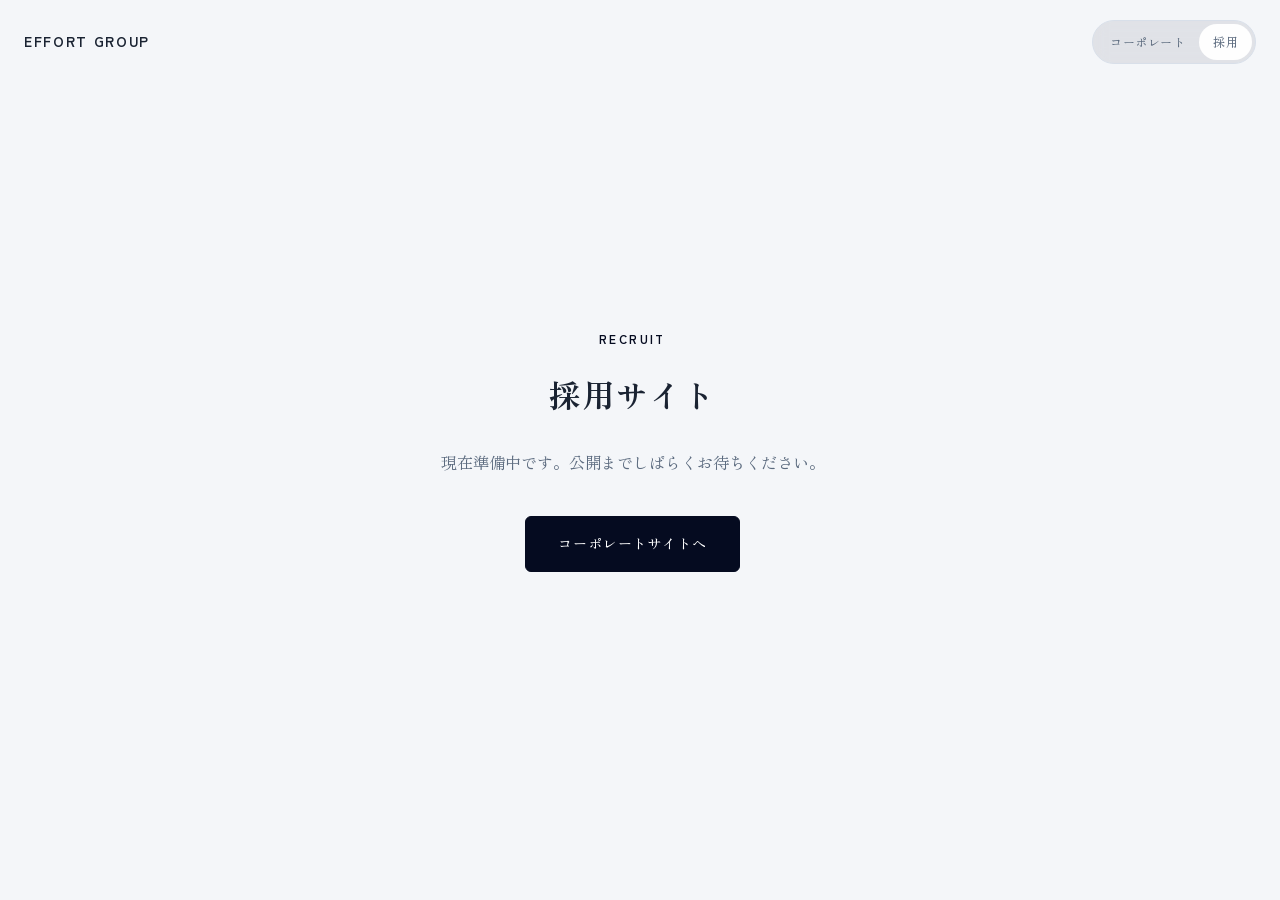
==== commit 5e4fd22f: "font" ====
--- a/recruit/index.html
+++ b/recruit/index.html
@@ -10,7 +10,7 @@
     <link rel="preconnect" href="https://fonts.googleapis.com" />
     <link rel="preconnect" href="https://fonts.gstatic.com" crossorigin />
     <link
-      href="https://fonts.googleapis.com/css2?family=Noto+Sans+JP:wght@300;400;500;700&family=Outfit:wght@300;400;600;700&display=swap"
+      href="https://fonts.googleapis.com/css2?family=Zen+Kaku+Gothic+New:wght@300;400;500;700;900&family=Zen+Old+Mincho:wght@400;500;600;700;900&display=swap"
       rel="stylesheet"
     />
     <link rel="stylesheet" href="../css/destyle.css" />
--- a/css/style.css
+++ b/css/style.css
@@ -4,17 +4,18 @@
 
 :root {
   --color-bg: #f4f6f9;
-  --color-bg-dark: #0b1422;
+  --color-bg-dark: #050B20;
   --color-bg-card: #ffffff;
-  --color-primary: #1a5fb4;
-  --color-primary-light: #3584e4;
+  --color-primary: #050B20;
+  --color-primary-light: #111d3d;
   --color-accent: #00b4d8;
   --color-text: #1a2332;
   --color-text-muted: #5c6b7f;
   --color-text-light: #e8edf4;
   --color-border: #d8dfe9;
-  --font-ja: 'Noto Sans JP', sans-serif;
-  --font-en: 'Outfit', sans-serif;
+  --font-ja: 'Zen Old Mincho', 'Yu Mincho', 'Hiragino Mincho ProN', serif;
+  --font-ja-mincho: 'Zen Old Mincho', 'Yu Mincho', 'Hiragino Mincho ProN', serif;
+  --font-en: 'Zen Kaku Gothic New', sans-serif;
   --container: 1360px;
   --container-wide: 1520px;
   --radius: 6px;
@@ -35,6 +36,7 @@
 html {
   scroll-behavior: smooth;
   font-size: 16px;
+  scrollbar-gutter: stable;
 }
 
 body {
@@ -205,7 +207,7 @@
 }
 
 .header--light .header__site-toggle {
-  background: rgba(26, 95, 180, 0.08);
+  background: rgba(5, 11, 32, 0.08);
   border-color: var(--color-border);
 }
 
@@ -343,7 +345,11 @@
   right: 0;
   top: calc(20px + 56px);
   z-index: 2;
-  padding: 24px 24px 40px;
+  display: flex;
+  align-items: center;
+  justify-content: center;
+  min-height: calc(400px - 20px - 56px);
+  padding: 32px 16px;
   background: transparent;
   border: none;
   box-shadow: none;
@@ -352,6 +358,7 @@
   transform: translateY(-8px);
   transition: opacity 0.3s ease, visibility 0.3s ease, transform 0.3s ease;
   pointer-events: none;
+  box-sizing: border-box;
 }
 
 .mega-menu::before {
@@ -373,73 +380,42 @@
 
 .mega-menu__inner {
   display: grid;
-  grid-template-columns: 160px 1fr auto;
-  gap: 40px;
+  grid-template-columns: minmax(0, 120px) max-content auto;
+  column-gap: 80px;
+  row-gap: 0;
   align-items: start;
-  width: min(100%, var(--container));
+  width: fit-content;
+  max-width: 100%;
   margin-inline: auto;
 }
 
 .mega-menu--wide .mega-menu__inner {
-  grid-template-columns: 160px 1fr;
+  grid-template-columns: minmax(0, 120px) minmax(0, 1fr);
+  column-gap: 80px;
 }
 
 .mega-menu__label {
+  grid-column: 1;
+  align-self: start;
   font-size: 0.8125rem;
   font-weight: 700;
   color: rgba(255, 255, 255, 0.55);
   letter-spacing: 0.06em;
   line-height: 1.6;
-  padding-top: 8px;
-}
-
-.mega-menu__visual {
-  display: flex;
-  gap: 20px;
-  flex-wrap: wrap;
-}
-
-.mega-menu__card {
-  display: flex;
-  flex-direction: column;
-  gap: 10px;
-  width: 140px;
-  transition: transform var(--transition);
-}
-
-.mega-menu__card:hover {
-  transform: translateY(-4px);
-}
-
-.mega-menu__card img {
-  width: 140px;
-  height: 88px;
-  object-fit: cover;
-  border-radius: 8px;
-  background: rgba(255, 255, 255, 0.12);
-  border: 1px solid rgba(255, 255, 255, 0.15);
-}
-
-.mega-menu__card span {
-  font-size: 0.75rem;
-  font-weight: 500;
-  color: rgba(255, 255, 255, 0.9);
-  line-height: 1.5;
-  transition: color var(--transition);
-}
-
-.mega-menu__card:hover span {
-  color: var(--color-accent);
 }
 
 .mega-menu__links {
+  grid-column: 3;
+  align-self: start;
   display: flex;
   flex-direction: column;
   gap: 12px;
-  padding-top: 8px;
   border-left: 1px solid rgba(255, 255, 255, 0.2);
+  border-bottom: none;
   padding-left: 32px;
-  min-width: 200px;
+  padding-bottom: 0;
+  min-width: 0;
+  list-style: none;
 }
 
 .mega-menu__links a {
@@ -453,11 +429,68 @@
   color: var(--color-accent);
 }
 
+.mega-menu__visual {
+  grid-column: 2;
+  display: grid;
+  grid-template-columns: repeat(3, minmax(0, 240px));
+  gap: 12px;
+  width: fit-content;
+  max-width: 100%;
+  min-width: 0;
+}
+
+.mega-menu__visual:has(.mega-menu__card:nth-child(2):last-child) {
+  grid-template-columns: repeat(2, minmax(0, 240px));
+}
+
+.mega-menu__card {
+  position: relative;
+  display: block;
+  width: 100%;
+  min-width: 0;
+  max-width: none;
+  border-radius: 8px;
+  overflow: hidden;
+  transition: transform var(--transition);
+}
+
+.mega-menu__card:hover {
+  transform: translateY(-4px);
+}
+
+.mega-menu__card span {
+  position: absolute;
+  inset: auto 0 0 0;
+  z-index: 1;
+  padding: 10px 12px;
+  font-size: 0.75rem;
+  font-weight: 500;
+  color: #fff;
+  line-height: 1.5;
+  background: linear-gradient(transparent, rgba(5, 11, 32, 0.85));
+  transition: color var(--transition);
+}
+
+.mega-menu__card img {
+  display: block;
+  width: 100%;
+  height: auto;
+  aspect-ratio: 5 / 3;
+  object-fit: cover;
+  background: rgba(255, 255, 255, 0.12);
+  border: 1px solid rgba(255, 255, 255, 0.15);
+}
+
+.mega-menu__card:hover span {
+  color: var(--color-accent);
+}
+
 .mega-menu__grid {
+  grid-column: 2;
   display: grid;
-  grid-template-columns: repeat(4, 1fr);
+  grid-template-columns: repeat(4, minmax(0, 1fr));
   gap: 12px 24px;
-  padding-top: 8px;
+  min-width: 0;
 }
 
 .mega-menu__grid a {
@@ -571,7 +604,7 @@
   position: fixed;
   inset: 0;
   z-index: 1;
-  background: rgba(11, 20, 34, 0.5);
+  background: rgba(11, 20, 34, 0.12);
   opacity: 0;
   transition: opacity var(--transition);
   pointer-events: none;
@@ -589,19 +622,21 @@
   display: flex;
   flex-direction: column;
   padding: 100px 48px 40px;
-  background: rgba(11, 20, 34, 0.97);
-  backdrop-filter: blur(20px);
+  background: var(--glass-bg);
+  backdrop-filter: var(--glass-blur);
+  -webkit-backdrop-filter: var(--glass-blur);
+  border: var(--glass-border);
+  box-shadow: var(--glass-shadow);
   overflow-y: auto;
+  overscroll-behavior: contain;
   opacity: 0;
   visibility: hidden;
-  transform: translateY(-12px);
-  transition: opacity var(--transition), visibility var(--transition), transform var(--transition);
+  transition: opacity var(--transition), visibility var(--transition);
 }
 
 .global-nav.is-open {
   opacity: 1;
   visibility: visible;
-  transform: translateY(0);
 }
 
 .global-nav__inner {
@@ -708,7 +743,7 @@
   }
 }
 
-body.is-menu-open {
+html.is-menu-open {
   overflow: hidden;
 }
 
@@ -805,14 +840,7 @@
 }
 
 .hero__fade {
-  position: absolute;
-  inset: 0;
-  z-index: 2;
-  opacity: 0;
-  background: rgba(244, 246, 249, 0.9);
-  backdrop-filter: blur(24px);
-  -webkit-backdrop-filter: blur(24px);
-  pointer-events: none;
+  display: none;
 }
 
 .hero__video {
@@ -834,7 +862,7 @@
   z-index: 1;
   background:
     linear-gradient(180deg, rgba(11,20,34,0.55) 0%, rgba(11,20,34,0.3) 40%, rgba(11,20,34,0.85) 100%),
-    linear-gradient(135deg, rgba(26,95,180,0.25) 0%, transparent 60%);
+    linear-gradient(135deg, rgba(5,11,32,0.25) 0%, transparent 60%);
 }
 
 .hero__video-wrap::before {
@@ -843,8 +871,8 @@
   inset: 0;
   background:
     radial-gradient(ellipse at 20% 50%, rgba(0,180,216,0.15) 0%, transparent 50%),
-    radial-gradient(ellipse at 80% 20%, rgba(26,95,180,0.2) 0%, transparent 50%),
-    linear-gradient(160deg, #0b1422 0%, #152238 50%, #0d1a2d 100%);
+    radial-gradient(ellipse at 80% 20%, rgba(5,11,32,0.2) 0%, transparent 50%),
+    linear-gradient(160deg, #050B20 0%, #0c1428 50%, #050B20 100%);
   z-index: -1;
 }
 
@@ -854,39 +882,97 @@
   z-index: 1;
   min-height: 100svh;
   display: flex;
-  align-items: flex-end;
-  padding-bottom: 80px;
+  align-items: center;
+  justify-content: center;
+  padding-bottom: 0;
 }
 
 .hero__content {
   position: relative;
   z-index: 1;
-  width: min(100% - 48px, var(--container));
-  margin-inline: auto;
+  width: 100%;
+  max-width: none;
+  margin-inline: 0;
+  padding-inline: clamp(24px, 5vw, 80px) clamp(96px, 8vw, 360px);
+  display: flex;
+  flex-direction: column;
   color: #fff;
+  text-align: right;
+}
+
+.hero__lead {
+  font-family: var(--font-ja);
+  font-size: clamp(0.9375rem, 2vw, 1.125rem);
+  font-weight: 100;
+  line-height: 1.9;
+  width: 100%;
+  margin-bottom: 0;
+  overflow: hidden;
+}
+
+.hero__lead-line {
+  display: block;
+  text-shadow: 0 1px 12px rgba(5, 11, 32, 0.28);
+  transform: translateY(110%);
+  backface-visibility: hidden;
 }
 
 .hero__title {
-  font-size: clamp(2rem, 5.5vw, 3.75rem);
-  font-weight: 700;
-  line-height: 1.3;
-  letter-spacing: 0.06em;
-  margin-bottom: 24px;
-  overflow: hidden;
+  font-family: var(--font-ja-mincho);
+  font-size: clamp(2.5rem, 7vw, 5.5rem);
+  font-weight: 300;
+  line-height: 1.45;
+  width: 100%;
 }
 
 .hero__title-line {
+  position: relative;
   display: block;
   overflow: hidden;
-}
-
-.hero__lead {
-  font-size: clamp(0.9375rem, 2vw, 1.125rem);
-  font-weight: 400;
-  line-height: 1.9;
-  max-width: 680px;
-  opacity: 0.92;
-  margin-bottom: 0;
+  padding-block: 0.08em;
+  white-space: nowrap;
+}
+
+@property --hero-white {
+  syntax: '<number>';
+  inherits: false;
+  initial-value: 0;
+}
+
+.hero__title-text {
+  display: block;
+  position: relative;
+  transform: translateY(110%);
+  backface-visibility: hidden;
+  --hero-white: 0;
+  --hero-dim-color: rgba(
+    calc(211 + 44 * var(--hero-white)),
+    calc(209 + 46 * var(--hero-white)),
+    calc(209 + 46 * var(--hero-white)),
+    calc(0.3 + 0.7 * var(--hero-white))
+  );
+  background-image: linear-gradient(
+    70deg,
+    var(--hero-dim-color) 45%,
+    #fff 50%,
+    var(--hero-dim-color) 55%
+  );
+  background-size: 500% 100%;
+  background-repeat: no-repeat;
+  background-position: 100% 50%;
+  background-clip: text;
+  -webkit-background-clip: text;
+  -webkit-text-fill-color: transparent;
+  color: transparent;
+}
+
+.hero__title-text.is-settled {
+  background: none;
+  background-image: none;
+  background-clip: unset;
+  -webkit-background-clip: unset;
+  -webkit-text-fill-color: unset;
+  color: #fff;
 }
 
 /* ---- Hero Areas (before About) ---- */
@@ -934,13 +1020,25 @@
   transition: background var(--transition), transform 0.2s;
 }
 
+@property --ring-angle {
+  syntax: '<angle>';
+  inherits: false;
+  initial-value: 0deg;
+}
+
 .hero__area-btn::before {
   content: '';
   position: absolute;
   inset: -3px;
   border-radius: 50%;
   padding: 2px;
-  background: conic-gradient(from 0deg, var(--color-accent) 0deg, var(--color-accent) 100deg, transparent 100deg);
+  --ring-angle: 0deg;
+  background: conic-gradient(
+    from 0deg,
+    var(--color-accent) 0deg,
+    var(--color-accent) var(--ring-angle),
+    transparent var(--ring-angle)
+  );
   -webkit-mask:
     linear-gradient(#000 0 0) content-box,
     linear-gradient(#000 0 0);
@@ -954,7 +1052,7 @@
 }
 
 .hero__area-btn:hover {
-  background: rgba(26,95,180,0.5);
+  background: rgba(5,11,32,0.5);
   transform: translateY(-2px);
 }
 
@@ -966,22 +1064,16 @@
 .hero__area-btn:not(:hover)::before {
   animation: none;
   opacity: 0;
-  transform: rotate(0deg);
-  background: conic-gradient(from 0deg, var(--color-accent) 0deg, var(--color-accent) 100deg, transparent 100deg);
+  --ring-angle: 0deg;
 }
 
 @keyframes hero-area-ring {
-  0% {
-    transform: rotate(0deg);
-    background: conic-gradient(from 0deg, var(--color-accent) 0deg, var(--color-accent) 100deg, transparent 100deg);
-  }
-  72% {
-    transform: rotate(360deg);
-    background: conic-gradient(from 0deg, var(--color-accent) 0deg, var(--color-accent) 100deg, transparent 100deg);
-  }
-  100% {
-    transform: rotate(360deg);
-    background: conic-gradient(from 0deg, var(--color-accent) 0deg, var(--color-accent) 360deg);
+  from {
+    --ring-angle: 0deg;
+  }
+
+  to {
+    --ring-angle: 360deg;
   }
 }
 
@@ -989,8 +1081,7 @@
   .hero__area-btn:hover::before {
     animation: none;
     opacity: 1;
-    transform: none;
-    background: conic-gradient(from 0deg, var(--color-accent) 0deg, var(--color-accent) 360deg);
+    --ring-angle: 360deg;
   }
 
   .hero__area-btn:hover {
@@ -1007,6 +1098,28 @@
   align-items: center;
   gap: 8px;
   z-index: 2;
+  opacity: 0;
+}
+
+@media (prefers-reduced-motion: reduce) {
+  .hero__title-text,
+  .hero__lead-line,
+  .hero__scroll {
+    transform: none;
+  }
+
+  .hero__scroll {
+    opacity: 1;
+  }
+
+  .hero__title-text {
+    background: none;
+    background-image: none;
+    background-clip: unset;
+    -webkit-background-clip: unset;
+    -webkit-text-fill-color: unset;
+    color: #fff;
+  }
 }
 
 .hero__scroll-text {
@@ -1047,7 +1160,15 @@
   }
 
   .hero__scroll { display: none; }
-  .hero { padding-bottom: 48px; }
+
+  .hero__content {
+    padding-inline: 24px clamp(48px, 12vw, 80px);
+  }
+
+  .hero__title-line {
+    white-space: normal;
+  }
+
   .hero-areas { padding: 60px 0 80px; }
 }
 
@@ -1059,15 +1180,11 @@
   }
 }
 
-/* ---- About (on video → white at top) ---- */
+/* ---- About (on video) ---- */
 .about {
   position: relative;
   z-index: 2;
-  transition: background 0.5s ease;
-}
-
-.about.is-on-white {
-  background: var(--color-bg);
+  background: transparent;
 }
 
 .about .section-label {
@@ -1075,6 +1192,8 @@
 }
 
 .about__inner {
+  position: relative;
+  z-index: 1;
   max-width: 860px;
   margin-inline: auto;
   text-align: center;
@@ -1087,21 +1206,13 @@
   letter-spacing: 0.04em;
   margin-bottom: 48px;
   color: #fff;
-  transition: color 0.5s ease;
-}
-
-.about.is-on-white .about__heading {
-  color: var(--color-text);
+  text-shadow: 0 2px 24px rgba(5, 11, 32, 0.45);
 }
 
 .about__body p {
-  color: rgba(255, 255, 255, 0.85);
+  color: rgba(255, 255, 255, 0.88);
   margin-bottom: 1.5em;
-  transition: color 0.5s ease;
-}
-
-.about.is-on-white .about__body p {
-  color: var(--color-text-muted);
+  text-shadow: 0 1px 16px rgba(5, 11, 32, 0.4);
 }
 
 .about__body p:last-child { margin-bottom: 0; }
@@ -1112,179 +1223,268 @@
   z-index: 1;
   background: var(--color-bg);
   opacity: 0;
-}
-
-.companies__stack-outer {
-  padding-inline: 24px;
-}
-
-.companies__stack {
-  --stack-offset: 18px;
+  padding-bottom: 0;
+}
+
+.companies .section-header {
+  margin-bottom: clamp(32px, 4vw, 56px);
+}
+
+.companies__accordion {
+  --companies-collapsed: clamp(56px, 5vw, 80px);
+  --companies-height: clamp(520px, 72vh, 760px);
+  --companies-transition: 0.65s cubic-bezier(0.4, 0, 0.2, 1);
+  display: flex;
+  width: 100vw;
+  height: var(--companies-height);
+  margin-left: calc(50% - 50vw);
+  border-top: 1px solid var(--color-border);
+  border-bottom: 1px solid var(--color-border);
+}
+
+.companies__panel {
   position: relative;
+  flex: 1 1 0;
+  min-width: 0;
+  height: 100%;
+  overflow: hidden;
+  border-right: 1px solid rgba(5, 11, 32, 0.08);
+  transition: flex var(--companies-transition);
+}
+
+.companies__panel:last-child {
+  border-right: none;
+}
+
+.companies__panel--effort-system {
+  background: #e8edf4;
+}
+
+.companies__panel--effort-advance {
+  background: #dfe9f2;
+}
+
+.companies__panel--eft-sanyo {
+  background: #e4e8f1;
+}
+
+.companies__spine {
+  position: absolute;
+  inset: 0;
+  z-index: 2;
   display: flex;
   flex-direction: column;
-  gap: clamp(200px, 32vh, 360px);
-  width: min(100%, var(--container-wide));
-  margin-inline: auto;
-  padding-bottom: clamp(240px, 40vh, 420px);
-}
-
-@media (min-width: 901px) {
-  .company-card.company-card--stack {
-    position: sticky;
-    top: calc(var(--stack-top-base, 76px) + var(--stack-index) * var(--stack-offset));
-  }
-
-  .company-card--stack:hover {
-    box-shadow: 0 12px 40px rgba(26,95,180,0.1);
-  }
-}
-
-.company-card {
-  background: var(--color-bg-card);
-  padding: 0;
-  border-radius: var(--radius);
-  border: 1px solid var(--color-border);
-  position: relative;
-  overflow: hidden;
-  transition: box-shadow var(--transition);
-}
-
-.company-card--stack {
+  align-items: center;
+  justify-content: center;
+  gap: 20px;
+  padding: 24px 12px;
+  pointer-events: none;
+  transition: opacity 0.35s ease;
+}
+
+.companies__spine-num {
+  font-family: var(--font-en);
+  font-size: 1.125rem;
+  font-weight: 700;
+  letter-spacing: 0.12em;
+  color: rgba(5, 11, 32, 0.35);
+  writing-mode: vertical-rl;
+}
+
+.companies__spine-title {
+  font-size: 0.8125rem;
+  font-weight: 700;
+  line-height: 1.6;
+  letter-spacing: 0.08em;
+  color: var(--color-primary);
+  writing-mode: vertical-rl;
+  text-orientation: mixed;
+}
+
+.companies__inner {
+  position: absolute;
+  inset: 0;
+  z-index: 1;
   display: grid;
-  grid-template-columns: 1fr 1fr;
-  align-items: stretch;
-  transform-origin: center top;
-  will-change: transform;
-}
-
-.company-card--stack:nth-child(1) {
-  --stack-index: 0;
-  z-index: 1;
-}
-
-.company-card--stack:nth-child(2) {
-  --stack-index: 1;
-  z-index: 2;
-}
-
-.company-card--stack:nth-child(3) {
-  --stack-index: 2;
-  z-index: 3;
-}
-
-@media (max-width: 900px) {
-  .companies__stack-outer {
-    padding-inline: 0;
-  }
-
-  .companies__stack {
-    gap: 24px;
-    padding-bottom: 0;
-    width: 100%;
-  }
-
-  .company-card--stack {
-    grid-template-columns: 1fr;
-    position: relative;
-    top: auto;
-  }
-
-  .company-card--stack .company-card__image {
-    order: 2;
-  }
-
-  .company-card--stack .company-card__body {
-    order: 1;
-  }
-
-  .company-card:hover {
-    box-shadow: 0 12px 40px rgba(26,95,180,0.1);
-    transform: translateY(-4px);
-  }
-}
-
-.company-card--stack .company-card__image {
-  aspect-ratio: auto;
-  min-height: 100%;
-}
-
-.company-card--stack .company-card__image img {
-  width: 100%;
+  grid-template-columns: minmax(0, 1fr) minmax(220px, 34%);
+  gap: clamp(20px, 3vw, 40px);
+  align-items: center;
   height: 100%;
-  min-height: 240px;
-  object-fit: cover;
-}
-
-.company-card__image {
-  aspect-ratio: 16 / 10;
-  overflow: hidden;
-}
-
-.company-card__image img {
-  width: 100%;
-  height: 100%;
-  object-fit: cover;
-  transition: transform var(--transition);
-}
-
-.company-card:hover .company-card__image img {
-  transform: scale(1.05);
-}
-
-.company-card__body {
-  display: flex;
-  flex-direction: column;
-  justify-content: center;
-  padding: 36px 40px;
-}
-
-@media (min-width: 901px) {
-  .company-card--stack {
-    transition: box-shadow var(--transition);
-  }
-}
-
-.company-card__num {
+  padding: clamp(28px, 4vw, 56px);
+  overflow-y: auto;
+  opacity: 0;
+  visibility: hidden;
+  transition:
+    opacity 0.45s ease 0.12s,
+    visibility 0s linear 0.57s;
+}
+
+.companies__content {
+  min-width: 0;
+}
+
+.companies__num {
+  display: block;
   font-family: var(--font-en);
-  font-size: 2.5rem;
+  font-size: clamp(2rem, 4vw, 2.75rem);
   font-weight: 700;
-  color: rgba(26,95,180,0.12);
   line-height: 1;
+  color: rgba(5, 11, 32, 0.12);
   margin-bottom: 20px;
 }
 
-.company-card__name {
-  font-size: 1.0625rem;
+.companies__name {
+  font-size: clamp(1.0625rem, 2vw, 1.375rem);
   font-weight: 700;
   line-height: 1.5;
+  letter-spacing: 0.02em;
   margin-bottom: 16px;
-  letter-spacing: 0.02em;
-}
-
-.company-card__desc {
+}
+
+.companies__desc {
   font-size: 0.875rem;
   color: var(--color-text-muted);
   line-height: 1.8;
-}
-
-.company-card__line {
-  position: absolute;
-  bottom: 0;
-  left: 0;
-  right: 0;
-  height: 3px;
-  background: linear-gradient(90deg, var(--color-primary), var(--color-accent));
-  transform: scaleX(0);
-  transform-origin: left;
-  transition: transform var(--transition);
-}
-
-.company-card:hover .company-card__line { transform: scaleX(1); }
+  margin-bottom: clamp(24px, 3vw, 40px);
+}
+
+.companies__nav-grid {
+  display: grid;
+  grid-template-columns: repeat(2, minmax(0, 1fr));
+  gap: 12px 24px;
+}
+
+.companies__nav-grid a {
+  display: block;
+  padding: 10px 0;
+  font-size: 0.8125rem;
+  font-weight: 700;
+  line-height: 1.5;
+  color: var(--color-primary);
+  border-bottom: 1px solid var(--color-border);
+  transition:
+    color var(--transition),
+    border-color var(--transition),
+    padding-inline-start var(--transition);
+}
+
+.companies__nav-grid a:hover {
+  color: var(--color-accent);
+  border-color: rgba(0, 180, 216, 0.35);
+  padding-inline-start: 6px;
+}
+
+.companies__media {
+  overflow: hidden;
+  border-radius: var(--radius);
+  border: 1px solid var(--color-border);
+  box-shadow: 0 16px 40px rgba(5, 11, 32, 0.1);
+}
+
+.companies__media img {
+  display: block;
+  width: 100%;
+  aspect-ratio: 3 / 2;
+  object-fit: cover;
+  transition: transform 0.6s cubic-bezier(0.4, 0, 0.2, 1);
+}
+
+@media (hover: hover) and (pointer: fine) {
+  .companies__accordion:hover .companies__panel {
+    flex: 0 0 var(--companies-collapsed);
+  }
+
+  .companies__accordion:hover .companies__panel:hover,
+  .companies__panel.is-open {
+    flex: 1 1 0;
+  }
+
+  .companies__accordion:hover .companies__panel:hover .companies__spine,
+  .companies__panel.is-open .companies__spine {
+    opacity: 0;
+  }
+
+  .companies__accordion:hover .companies__panel:hover .companies__inner,
+  .companies__panel.is-open .companies__inner {
+    opacity: 1;
+    visibility: visible;
+    transition:
+      opacity 0.45s ease 0.18s,
+      visibility 0s linear 0.18s;
+  }
+
+  .companies__accordion:hover .companies__panel:hover .companies__media img {
+    transform: scale(1.04);
+  }
+}
+
+@media (max-width: 900px), (hover: none) {
+  .companies__accordion {
+    flex-direction: column;
+    width: 100%;
+    height: auto;
+    margin-left: 0;
+  }
+
+  .companies__panel {
+    flex: none;
+    height: auto;
+    border-right: none;
+    border-bottom: 1px solid rgba(5, 11, 32, 0.08);
+  }
+
+  .companies__panel:last-child {
+    border-bottom: none;
+  }
+
+  .companies__spine {
+    position: relative;
+    flex-direction: row;
+    justify-content: flex-start;
+    gap: 16px;
+    min-height: 72px;
+    padding: 20px 24px;
+    cursor: pointer;
+    pointer-events: auto;
+  }
+
+  .companies__spine-num,
+  .companies__spine-title {
+    writing-mode: horizontal-tb;
+    text-orientation: mixed;
+  }
+
+  .companies__inner {
+    position: static;
+    display: none;
+    height: auto;
+    overflow: visible;
+    grid-template-columns: 1fr;
+    padding: 0 24px 32px;
+    opacity: 1;
+    visibility: visible;
+    transition: none;
+  }
+
+  .companies__panel.is-open .companies__spine {
+    opacity: 1;
+  }
+
+  .companies__panel.is-open .companies__inner {
+    display: grid;
+  }
+
+  .companies__media {
+    order: -1;
+  }
+}
 
 @media (prefers-reduced-motion: reduce) {
-  .company-card--stack {
-    will-change: auto;
+  .companies__panel,
+  .companies__inner,
+  .companies__spine,
+  .companies__media img {
+    transition: none;
   }
 }
 
@@ -1298,7 +1498,7 @@
 .news__layout {
   display: grid;
   grid-template-columns: minmax(160px, 220px) 1fr;
-  gap: clamp(32px, 5vw, 72px);
+  gap: clamp(112px, 18vw, 240px);
   align-items: start;
   margin-top: 48px;
 }
@@ -1328,8 +1528,6 @@
 .news__month-trigger {
   display: flex;
   align-items: center;
-  justify-content: space-between;
-  gap: 12px;
   width: 100%;
   padding: 12px 16px;
   font-family: inherit;
@@ -1349,20 +1547,6 @@
   outline: none;
 }
 
-.news__month-icon {
-  flex-shrink: 0;
-  width: 10px;
-  height: 10px;
-  border-right: 2px solid var(--color-text-muted);
-  border-bottom: 2px solid var(--color-text-muted);
-  transform: rotate(45deg) translateY(-2px);
-  transition: transform var(--transition);
-}
-
-.news__month.is-open .news__month-icon {
-  transform: rotate(225deg) translateY(2px);
-}
-
 .news__month-list {
   position: absolute;
   top: calc(100% + 8px);
@@ -1371,14 +1555,14 @@
   z-index: 10;
   display: flex;
   flex-direction: column;
-  gap: 4px;
+  gap: 0;
   max-height: 240px;
-  padding: 8px;
+  padding: 0 8px 0 16px;
   overflow-y: auto;
   background: var(--color-bg-card);
-  border: 1px solid var(--color-border);
-  border-radius: 12px;
-  box-shadow: 0 8px 24px rgba(26, 95, 180, 0.1);
+  border: none;
+  border-radius: 0;
+  box-shadow: 0 8px 24px rgba(5, 11, 32, 0.1);
   opacity: 0;
   visibility: hidden;
   transform: translateY(-8px);
@@ -1387,6 +1571,41 @@
     opacity var(--transition),
     transform var(--transition),
     visibility var(--transition);
+  scrollbar-width: none;
+}
+
+.news__month-list:hover {
+  scrollbar-width: thin;
+  scrollbar-color: rgba(5, 11, 32, 0.4) transparent;
+}
+
+.news__month-list::-webkit-scrollbar {
+  width: 0;
+}
+
+.news__month-list:hover::-webkit-scrollbar {
+  width: 6px;
+}
+
+.news__month-list::-webkit-scrollbar-track {
+  background: transparent;
+}
+
+.news__month-list::-webkit-scrollbar-thumb {
+  background: rgba(5, 11, 32, 0.35);
+  border-radius: 999px;
+}
+
+.news__month-list:hover::-webkit-scrollbar-thumb {
+  background: rgba(5, 11, 32, 0.5);
+}
+
+.news__month-list > li {
+  border-bottom: 1px solid var(--color-border);
+}
+
+.news__month-list > li:last-child {
+  border-bottom: none;
 }
 
 .news__month.is-open .news__month-list {
@@ -1397,27 +1616,28 @@
 }
 
 .news__month-btn {
+  display: block;
   width: 100%;
-  padding: 10px 12px;
+  padding: 14px 0;
   font-family: inherit;
   font-size: 0.875rem;
   color: var(--color-text);
   text-align: left;
   background: transparent;
   border: none;
-  border-radius: 8px;
+  border-radius: 0;
   cursor: pointer;
-  transition: background var(--transition), color var(--transition);
+  transition: color var(--transition);
 }
 
 .news__month-btn:hover {
-  background: var(--color-bg);
+  color: var(--color-primary);
 }
 
 .news__month-btn.is-active {
-  color: var(--color-primary);
+  color: var(--color-text);
   font-weight: 700;
-  background: rgba(26, 95, 180, 0.08);
+  background: transparent;
 }
 
 .news__company-list {
@@ -1448,7 +1668,7 @@
 
 .news__company-btn.is-active {
   color: var(--color-primary);
-  background: rgba(26, 95, 180, 0.12);
+  background: rgba(5, 11, 32, 0.12);
 }
 
 .news__main {
@@ -1459,7 +1679,6 @@
   display: flex;
   flex-direction: column;
   gap: 0;
-  border-top: 1px solid var(--color-border);
 }
 
 .news__item {
@@ -1596,7 +1815,7 @@
 @media (max-width: 900px) {
   .news__layout {
     grid-template-columns: 1fr;
-    gap: 32px;
+    gap: 96px;
   }
 
   .news__sidebar {
@@ -1657,29 +1876,199 @@
 .recruit {
   position: relative;
   z-index: 1;
-  background: var(--color-bg-dark);
-  color: var(--color-text-light);
+  background: transparent;
+  color: var(--color-text);
   overflow: hidden;
 }
 
-.recruit__bg {
+.recruit .container {
+  width: min(100% - 32px, var(--container-wide));
+  max-width: var(--container-wide);
+}
+
+.recruit__link {
+  display: block;
+  color: inherit;
+  text-decoration: none;
+}
+
+.recruit__link.has-custom-cursor {
+  cursor: none;
+}
+
+.recruit__link:focus-visible {
+  outline: 2px solid var(--color-primary);
+  outline-offset: 4px;
+}
+
+.recruit__scene {
+  position: relative;
+  display: flex;
+  align-items: center;
+  justify-content: center;
+  min-height: clamp(640px, 78vh, 920px);
+  padding-block: 48px;
+  isolation: isolate;
+  --recruit-gather: 0.7s;
+  --recruit-fade: 0.35s;
+  --recruit-reveal: 0.45s;
+}
+
+.recruit__photos {
   position: absolute;
   inset: 0;
-  background:
-    radial-gradient(ellipse at 70% 50%, rgba(0,180,216,0.12) 0%, transparent 60%),
-    radial-gradient(ellipse at 20% 80%, rgba(26,95,180,0.15) 0%, transparent 50%);
+  z-index: 0;
+  pointer-events: none;
+}
+
+.recruit__photo {
+  position: absolute;
+  aspect-ratio: 3 / 2;
+  overflow: hidden;
+  border-radius: var(--radius);
+  box-shadow: 0 8px 24px rgba(5, 11, 32, 0.12);
+  opacity: 1;
+  visibility: visible;
+  transition:
+    top var(--recruit-gather) cubic-bezier(0.4, 0, 0.2, 1),
+    right var(--recruit-gather) cubic-bezier(0.4, 0, 0.2, 1),
+    bottom var(--recruit-gather) cubic-bezier(0.4, 0, 0.2, 1),
+    left var(--recruit-gather) cubic-bezier(0.4, 0, 0.2, 1),
+    transform var(--recruit-gather) cubic-bezier(0.4, 0, 0.2, 1),
+    opacity var(--recruit-fade) cubic-bezier(0.4, 0, 0.2, 1),
+    visibility 0s linear var(--recruit-fade);
+  will-change: transform, opacity;
+}
+
+.recruit__photo img {
+  width: 100%;
+  height: 100%;
+  object-fit: cover;
+}
+
+.recruit__photo--1 {
+  top: 4%;
+  left: 0;
+  width: clamp(240px, 30vw, 420px);
+}
+
+.recruit__photo--2 {
+  top: 0;
+  right: 0;
+  width: clamp(180px, 22vw, 320px);
+}
+
+.recruit__photo--3 {
+  bottom: 10%;
+  left: 10%;
+  width: clamp(160px, 18vw, 260px);
+}
+
+.recruit__photo--4 {
+  bottom: 0;
+  right: 0;
+  width: clamp(280px, 38vw, 480px);
+}
+
+.recruit__link.is-active .recruit__photo {
+  top: 50%;
+  right: auto;
+  bottom: auto;
+  left: 50%;
+  transform: translate(-50%, -50%);
+}
+
+.recruit__link.is-active .recruit__photo--1 {
+  z-index: 1;
+}
+
+.recruit__link.is-active .recruit__photo--2 {
+  z-index: 2;
+}
+
+.recruit__link.is-active .recruit__photo--3 {
+  z-index: 3;
+}
+
+.recruit__link.is-active .recruit__photo--4 {
+  z-index: 4;
+}
+
+.recruit__link.is-gathered .recruit__photo {
+  opacity: 0;
+  visibility: hidden;
+  transform: translate(-50%, -50%) scale(0.92);
+  transition:
+    top var(--recruit-gather) cubic-bezier(0.4, 0, 0.2, 1),
+    right var(--recruit-gather) cubic-bezier(0.4, 0, 0.2, 1),
+    bottom var(--recruit-gather) cubic-bezier(0.4, 0, 0.2, 1),
+    left var(--recruit-gather) cubic-bezier(0.4, 0, 0.2, 1),
+    transform var(--recruit-fade) cubic-bezier(0.4, 0, 0.2, 1),
+    opacity var(--recruit-fade) cubic-bezier(0.4, 0, 0.2, 1),
+    visibility 0s linear var(--recruit-fade);
 }
 
 .recruit__inner {
   position: relative;
+  z-index: 2;
   text-align: center;
-  max-width: 800px;
+  max-width: none;
   margin-inline: auto;
+  padding-inline: 0;
+}
+
+.recruit__title {
+  position: absolute;
+  top: 50%;
+  left: 50%;
+  z-index: 5;
+  width: max-content;
+  max-width: min(90%, 480px);
+  font-size: clamp(1.75rem, 4vw, 2.5rem);
+  font-weight: 700;
+  line-height: 1.4;
+  letter-spacing: 0.06em;
+  color: var(--color-primary);
+  text-align: center;
+  transform: translate(-50%, -50%);
+  opacity: 1;
+  visibility: visible;
+  pointer-events: none;
+  transition:
+    opacity var(--recruit-fade) cubic-bezier(0.4, 0, 0.2, 1),
+    visibility 0s linear 0s;
+}
+
+.recruit__link.is-revealed .recruit__title {
+  opacity: 0;
+  visibility: hidden;
+  transition:
+    opacity var(--recruit-fade) cubic-bezier(0.4, 0, 0.2, 1),
+    visibility 0s linear var(--recruit-fade);
 }
 
 .recruit__visual {
-  margin: 24px auto 40px;
-  max-width: 560px;
+  position: relative;
+  z-index: 1;
+  max-width: min(100%, 720px);
+  margin: 0 auto;
+  opacity: 0;
+  visibility: hidden;
+  transform: scale(0.96);
+  transition:
+    opacity var(--recruit-reveal) cubic-bezier(0.4, 0, 0.2, 1),
+    transform var(--recruit-reveal) cubic-bezier(0.4, 0, 0.2, 1),
+    visibility 0s linear var(--recruit-reveal);
+}
+
+.recruit__link.is-revealed .recruit__visual {
+  opacity: 1;
+  visibility: visible;
+  transform: scale(1);
+  transition:
+    opacity var(--recruit-reveal) cubic-bezier(0.4, 0, 0.2, 1),
+    transform var(--recruit-reveal) cubic-bezier(0.4, 0, 0.2, 1),
+    visibility 0s linear 0s;
 }
 
 .recruit__visual img {
@@ -1688,54 +2077,382 @@
   display: block;
 }
 
-.recruit__label { color: var(--color-accent); }
-
-.recruit__title {
-  font-size: clamp(2rem, 5vw, 3rem);
+.recruit__cursor {
+  position: absolute;
+  inset: 0;
+  pointer-events: none;
+  z-index: 20;
+  opacity: 0;
+  transition: opacity 0.25s ease;
+}
+
+.recruit__cursor.is-visible {
+  opacity: 1;
+}
+
+.recruit__cursor-body {
+  position: absolute;
+  top: 0;
+  left: 0;
+  will-change: transform;
+}
+
+.recruit__cursor-ring,
+.recruit__cursor-dot,
+.recruit__cursor-label {
+  position: absolute;
+  top: 0;
+  left: 0;
+  border-radius: 50%;
+  pointer-events: none;
+  transition:
+    opacity 0.35s cubic-bezier(0.4, 0, 0.2, 1),
+    transform 0.35s cubic-bezier(0.4, 0, 0.2, 1);
+}
+
+.recruit__cursor-ring {
+  width: 56px;
+  height: 56px;
+  margin: -28px 0 0 -28px;
+  border: 2px solid var(--color-primary);
+  opacity: 0.45;
+}
+
+.recruit__cursor-dot {
+  width: 10px;
+  height: 10px;
+  margin: -5px 0 0 -5px;
+  background: var(--color-primary);
+}
+
+.recruit__cursor-label {
+  display: flex;
+  align-items: center;
+  justify-content: center;
+  width: 136px;
+  height: 136px;
+  padding: 16px;
+  margin: 0;
+  background: rgba(5, 11, 32, 0.65);
+  color: #fff;
+  font-size: 0.75rem;
   font-weight: 700;
-  letter-spacing: 0.08em;
-  margin-bottom: 40px;
-  line-height: 1.3;
-}
-
-.recruit__copy {
-  margin-bottom: 48px;
-}
-
-.recruit__copy p {
-  font-size: clamp(0.9375rem, 2vw, 1.0625rem);
-  line-height: 2;
-  opacity: 0.85;
-}
-
-/* ---- Contact ---- */
-.contact {
+  line-height: 1.35;
+  letter-spacing: 0.02em;
+  text-align: center;
+  border-radius: 50%;
+  box-shadow: 0 12px 32px rgba(5, 11, 32, 0.12);
+  opacity: 0;
+  transform: translate(-50%, -50%) scale(0.75);
+}
+
+.recruit__link.is-complete .recruit__cursor-ring,
+.recruit__link.is-complete .recruit__cursor-dot {
+  opacity: 0;
+  transform: scale(0.5);
+}
+
+.recruit__link.is-complete .recruit__cursor-label {
+  opacity: 1;
+  transform: translate(-50%, -50%) scale(1);
+}
+
+@media (max-width: 900px) {
+  .recruit__scene {
+    min-height: 560px;
+  }
+
+  .recruit__photo--1 {
+    width: clamp(140px, 32vw, 220px);
+  }
+
+  .recruit__photo--2 {
+    width: clamp(110px, 24vw, 170px);
+  }
+
+  .recruit__photo--3 {
+    width: clamp(96px, 20vw, 140px);
+    bottom: 6%;
+    left: 6%;
+  }
+
+  .recruit__photo--4 {
+    width: clamp(160px, 36vw, 260px);
+  }
+
+  .recruit__visual {
+    max-width: min(100%, 520px);
+  }
+}
+
+@media (max-width: 600px) {
+  .recruit__photos {
+    opacity: 0.4;
+  }
+
+  .recruit__photo--1 {
+    width: clamp(100px, 34vw, 140px);
+  }
+
+  .recruit__photo--2 {
+    width: clamp(80px, 26vw, 110px);
+  }
+
+  .recruit__photo--3 {
+    width: clamp(72px, 22vw, 96px);
+    bottom: 4%;
+    left: 4%;
+  }
+
+  .recruit__photo--4 {
+    width: clamp(112px, 38vw, 150px);
+  }
+
+  .recruit__visual {
+    max-width: min(100%, 300px);
+  }
+}
+
+@media (prefers-reduced-motion: reduce) {
+  .recruit__scene {
+    --recruit-gather: 0s;
+    --recruit-fade: 0s;
+    --recruit-reveal: 0s;
+  }
+
+  .recruit__photo {
+    transition: none;
+  }
+
+  .recruit__visual,
+  .recruit__cursor-label,
+  .recruit__title {
+    transition: none;
+  }
+}
+
+/* ---- Catalog ---- */
+.catalog {
   position: relative;
   z-index: 1;
   background: var(--color-bg);
 }
 
-.contact__inner {
+.catalog__layout {
   display: grid;
-  grid-template-columns: 1fr auto;
-  gap: 64px;
+  grid-template-columns: minmax(0, 1fr) minmax(360px, 480px);
+  gap: clamp(40px, 6vw, 88px);
   align-items: center;
 }
 
-.contact__body {
+.catalog__inner {
+  max-width: 560px;
+}
+
+.catalog__body {
   color: var(--color-text-muted);
   margin-top: 24px;
-  max-width: 560px;
-}
-
-.contact__body + .contact__body { margin-top: 1em; }
+  line-height: 1.9;
+}
+
+.catalog__action {
+  margin-top: 32px;
+}
+
+/* ---- Card Swiper (catalog) ---- */
+.catalog .card-swiper__stage {
+  position: relative;
+  width: 100%;
+  max-width: 480px;
+  height: clamp(500px, 42vw, 620px);
+  margin-inline: auto;
+  outline: none;
+  touch-action: pan-y;
+  overflow: visible;
+}
+
+.catalog .card-swiper__stage:focus-visible {
+  box-shadow: 0 0 0 3px rgba(0, 180, 216, 0.45);
+  border-radius: var(--radius);
+}
+
+.card-swiper__track {
+  position: relative;
+  width: 100%;
+  height: 100%;
+  list-style: none;
+}
+
+.card-swiper__slide {
+  position: absolute;
+  top: 50%;
+  left: 50%;
+  width: min(100%, 400px);
+  will-change: transform, opacity;
+}
+
+.card-swiper__card {
+  position: relative;
+  display: block;
+  overflow: hidden;
+  border-radius: 12px;
+  background: var(--color-bg-card);
+  box-shadow: 0 24px 56px rgba(5, 11, 32, 0.16);
+  transition: box-shadow var(--transition);
+}
+
+.card-swiper__slide.is-active .card-swiper__card:hover {
+  box-shadow: 0 28px 64px rgba(5, 11, 32, 0.22);
+}
+
+.card-swiper__card img {
+  display: block;
+  width: 100%;
+  aspect-ratio: 4 / 5;
+  object-fit: cover;
+}
+
+.card-swiper__label {
+  position: absolute;
+  inset: auto 0 0 0;
+  display: flex;
+  flex-direction: column;
+  align-items: flex-end;
+  gap: 2px;
+  padding: 14px 14px 12px;
+  text-align: right;
+  background: linear-gradient(transparent, rgba(5, 11, 32, 0.88));
+}
+
+.card-swiper__category {
+  font-family: var(--font-en);
+  font-size: var(--font-size-min);
+  font-weight: 600;
+  letter-spacing: 0.1em;
+  line-height: 1.3;
+  color: var(--color-accent);
+}
+
+.card-swiper__name {
+  font-size: 0.875rem;
+  font-weight: 700;
+  line-height: 1.35;
+  color: #fff;
+}
+
+.card-swiper__empty {
+  position: absolute;
+  inset: 0;
+  display: grid;
+  place-items: center;
+  font-size: 0.875rem;
+  color: var(--color-text-muted);
+  text-align: center;
+}
+
+@media (max-width: 960px) {
+  .catalog__layout {
+    grid-template-columns: 1fr;
+    gap: 48px;
+  }
+
+  .catalog__inner {
+    max-width: none;
+  }
+
+  .catalog .card-swiper__stage {
+    max-width: 420px;
+    height: clamp(460px, 88vw, 560px);
+  }
+
+  .card-swiper__slide {
+    width: min(100%, 360px);
+  }
+}
 
 @media (max-width: 768px) {
-  .contact__inner {
+  .catalog .card-swiper__stage {
+    max-width: 360px;
+    height: clamp(420px, 105vw, 500px);
+  }
+
+  .card-swiper__slide {
+    width: min(100%, 320px);
+  }
+}
+
+/* ---- CSR ---- */
+.csr {
+  position: relative;
+  z-index: 1;
+  background: var(--color-bg-card);
+}
+
+.csr__layout {
+  display: grid;
+  grid-template-columns: minmax(200px, 280px) minmax(0, 1fr);
+  gap: clamp(48px, 8vw, 112px);
+  align-items: start;
+}
+
+.csr__header {
+  margin-bottom: 0;
+}
+
+.csr__list {
+  display: flex;
+  flex-direction: column;
+  gap: 0;
+  min-width: 0;
+}
+
+.csr__item {
+  padding: 40px 0;
+  border-bottom: 1px solid var(--color-border);
+}
+
+.csr__item:first-child {
+  padding-top: 0;
+}
+
+.csr__item:last-child {
+  padding-bottom: 0;
+  border-bottom: none;
+}
+
+.csr__date {
+  display: block;
+  font-family: var(--font-en);
+  font-size: 0.8125rem;
+  font-weight: 600;
+  letter-spacing: 0.08em;
+  color: var(--color-text-muted);
+  margin-bottom: 12px;
+}
+
+.csr__title {
+  font-size: clamp(1.125rem, 2vw, 1.375rem);
+  font-weight: 700;
+  line-height: 1.5;
+  letter-spacing: 0.04em;
+  margin-bottom: 16px;
+}
+
+.csr__body {
+  color: var(--color-text-muted);
+  line-height: 1.9;
+  white-space: pre-line;
+}
+
+.csr__empty {
+  color: var(--color-text-muted);
+}
+
+@media (max-width: 768px) {
+  .csr__layout {
     grid-template-columns: 1fr;
     gap: 40px;
   }
-  .contact__action { text-align: center; }
 }
 
 /* ---- Access ---- */
@@ -1794,13 +2511,19 @@
   z-index: 1;
   background: var(--color-bg-dark);
   color: rgba(255, 255, 255, 0.6);
-  padding: 64px 0 32px;
+  padding: 64px clamp(24px, 3vw, 48px) 32px;
+}
+
+.footer__inner {
+  width: 100%;
 }
 
 .footer__top {
   display: grid;
-  grid-template-columns: minmax(200px, 280px) 1fr;
-  gap: clamp(32px, 5vw, 64px);
+  grid-template-columns: minmax(180px, 220px) minmax(0, 1fr) minmax(0, 2fr);
+  gap: clamp(32px, 4vw, 64px);
+  align-items: start;
+  min-width: 0;
   padding-bottom: 48px;
   border-bottom: 1px solid rgba(255, 255, 255, 0.1);
 }
@@ -1879,6 +2602,122 @@
   color: var(--color-accent);
 }
 
+.footer__contact {
+  display: grid;
+  grid-template-columns: minmax(0, 1.1fr) minmax(0, 0.9fr);
+  gap: clamp(16px, 2vw, 24px);
+  align-items: stretch;
+  min-width: 0;
+  max-width: 100%;
+  overflow: hidden;
+  padding: clamp(20px, 2.5vw, 28px);
+  background: rgba(255, 255, 255, 0.06);
+  border: 1px solid rgba(255, 255, 255, 0.1);
+  border-radius: var(--radius);
+  transition:
+    background var(--transition),
+    border-color var(--transition);
+}
+
+.footer__contact-content {
+  display: flex;
+  flex-direction: column;
+  gap: 12px;
+  min-width: 0;
+}
+
+.footer__contact:hover {
+  background: rgba(255, 255, 255, 0.1);
+  border-color: rgba(255, 255, 255, 0.18);
+}
+
+.footer__contact-head {
+  display: flex;
+  align-items: center;
+  justify-content: space-between;
+  gap: 12px;
+}
+
+.footer__contact-label {
+  font-family: var(--font-en);
+  font-size: 0.875rem;
+  font-weight: 700;
+  letter-spacing: 0.12em;
+  color: #fff;
+}
+
+.footer__contact-icon {
+  flex-shrink: 0;
+  font-family: var(--font-en);
+  font-size: 1.125rem;
+  line-height: 1;
+  color: var(--color-accent);
+  transition: transform var(--transition);
+}
+
+.footer__contact:hover .footer__contact-icon {
+  transform: translate(2px, -2px);
+}
+
+.footer__contact-title {
+  font-size: 1.125rem;
+  font-weight: 700;
+  line-height: 1.4;
+  color: #fff;
+}
+
+.footer__contact-body {
+  font-size: 0.8125rem;
+  line-height: 1.75;
+  color: rgba(255, 255, 255, 0.65);
+}
+
+.footer__contact-body + .footer__contact-body {
+  margin-top: -4px;
+}
+
+.footer__contact-btn {
+  display: inline-flex;
+  align-items: center;
+  align-self: flex-start;
+  margin-top: 4px;
+  padding: 10px 20px;
+  font-size: 0.8125rem;
+  font-weight: 700;
+  letter-spacing: 0.04em;
+  color: var(--color-primary);
+  background: #fff;
+  border-radius: var(--radius);
+  transition: background var(--transition), color var(--transition);
+}
+
+.footer__contact:hover .footer__contact-btn {
+  background: var(--color-accent);
+  color: #fff;
+}
+
+.footer__contact-visual {
+  width: 100%;
+  min-width: 0;
+  max-width: 100%;
+  aspect-ratio: 16 / 10;
+  border-radius: calc(var(--radius) - 2px);
+  overflow: hidden;
+}
+
+.footer__contact-visual img {
+  display: block;
+  width: 100%;
+  height: 100%;
+  max-width: 100%;
+  object-fit: cover;
+  transition: transform 0.6s cubic-bezier(0.4, 0, 0.2, 1);
+}
+
+.footer__contact:hover .footer__contact-visual img {
+  transform: scale(1.04);
+}
+
 .footer__bottom {
   display: flex;
   align-items: center;
@@ -1909,6 +2748,15 @@
 }
 
 @media (max-width: 1024px) {
+  .footer__top {
+    grid-template-columns: minmax(0, 220px) minmax(0, 1fr);
+  }
+
+  .footer__contact {
+    grid-column: 1 / -1;
+    grid-template-columns: minmax(0, 1.1fr) minmax(0, 0.9fr);
+  }
+
   .footer__nav-list {
     grid-template-columns: repeat(2, minmax(0, 1fr));
   }
@@ -1916,13 +2764,23 @@
 
 @media (max-width: 768px) {
   .footer {
-    padding: 48px 0 24px;
+    padding: 48px 24px 24px;
   }
 
   .footer__top {
-    grid-template-columns: 1fr;
+    grid-template-columns: minmax(0, 1fr);
     gap: 32px;
     padding-bottom: 32px;
+  }
+
+  .footer__contact {
+    grid-template-columns: minmax(0, 1fr);
+  }
+
+  .footer__contact-visual {
+    width: 100%;
+    max-width: 100%;
+    aspect-ratio: 16 / 9;
   }
 
   .footer__bottom {
@@ -1955,7 +2813,7 @@
   color: #fff;
   background: var(--color-primary);
   border-radius: 50%;
-  box-shadow: 0 8px 24px rgba(26, 95, 180, 0.3);
+  box-shadow: 0 8px 24px rgba(5, 11, 32, 0.3);
   opacity: 0;
   visibility: hidden;
   transform: translateY(12px);
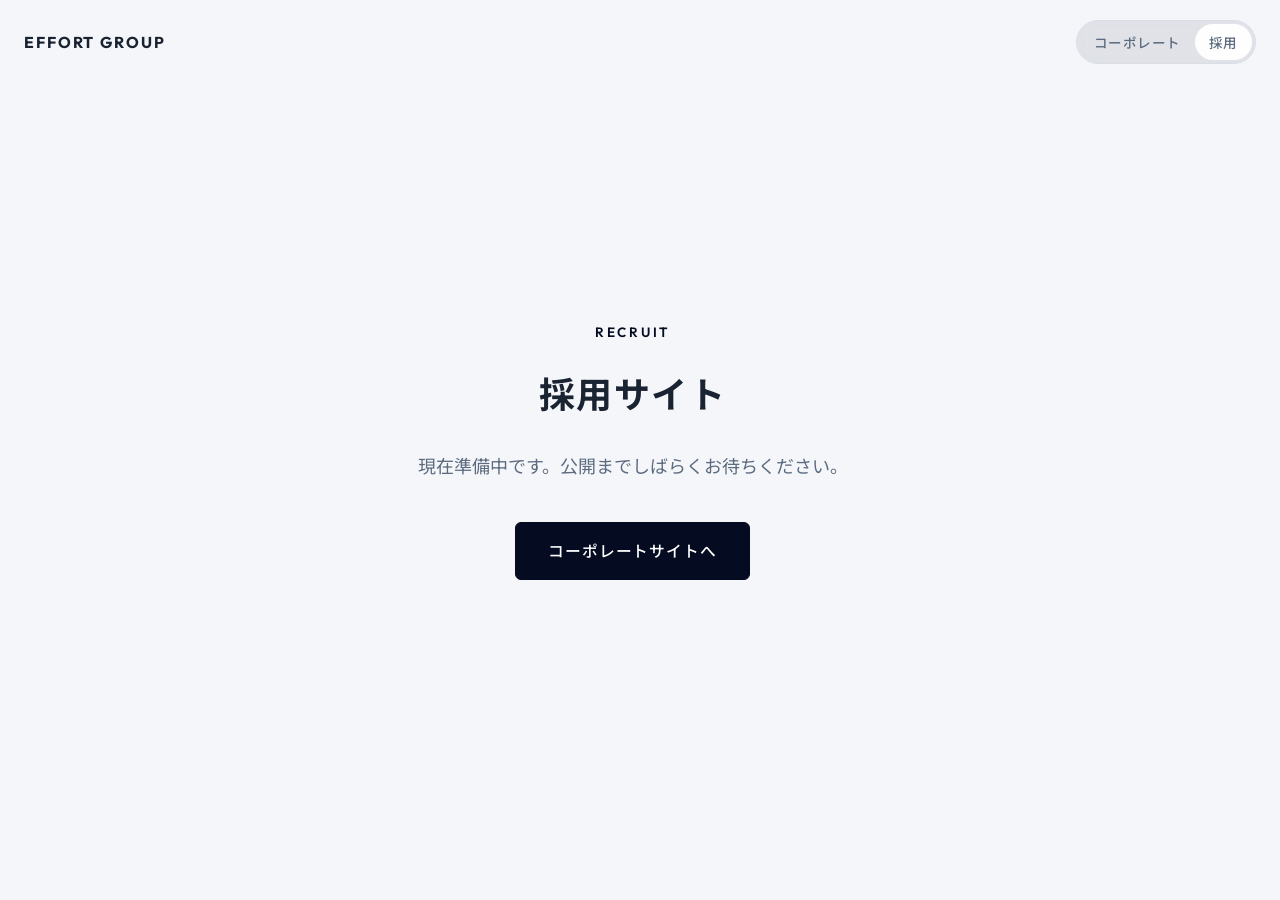
==== commit 4554564a: "font" ====
--- a/recruit/index.html
+++ b/recruit/index.html
@@ -10,7 +10,7 @@
     <link rel="preconnect" href="https://fonts.googleapis.com" />
     <link rel="preconnect" href="https://fonts.gstatic.com" crossorigin />
     <link
-      href="https://fonts.googleapis.com/css2?family=Zen+Kaku+Gothic+New:wght@300;400;500;700;900&family=Zen+Old+Mincho:wght@400;500;600;700;900&display=swap"
+      href="https://fonts.googleapis.com/css2?family=Noto+Sans+JP:wght@100;300;400;500;700;900&family=Outfit:wght@400;500;600;700&family=Zen+Old+Mincho:wght@400;500;600;700;900&display=swap"
       rel="stylesheet"
     />
     <link rel="stylesheet" href="../css/destyle.css" />
--- a/css/style.css
+++ b/css/style.css
@@ -13,18 +13,20 @@
   --color-text-muted: #5c6b7f;
   --color-text-light: #e8edf4;
   --color-border: #d8dfe9;
-  --font-ja: 'Zen Old Mincho', 'Yu Mincho', 'Hiragino Mincho ProN', serif;
+  --font-ja: 'Noto Sans JP', sans-serif;
   --font-ja-mincho: 'Zen Old Mincho', 'Yu Mincho', 'Hiragino Mincho ProN', serif;
-  --font-en: 'Zen Kaku Gothic New', sans-serif;
+  --font-en: 'Outfit', sans-serif;
   --container: 1360px;
   --container-wide: 1520px;
   --radius: 6px;
   --transition: 0.35s cubic-bezier(0.4, 0, 0.2, 1);
-  --font-size-min: 0.625rem; /* 10px @ 16px root — サイト内の下限 */
+  --font-size-min: 0.625rem; /* 11.25px @ 18px root — サイト内の下限 */
   --glass-bg: rgba(255, 255, 255, 0.1);
   --glass-blur: blur(32px) saturate(160%);
   --glass-border: 1px solid rgba(255, 255, 255, 0.22);
   --glass-shadow: 0 12px 40px rgba(0, 0, 0, 0.08);
+  --link-circle-size: 2.5rem;
+  --link-circle-size-sm: 2rem;
 }
 
 *, *::before, *::after {
@@ -35,12 +37,13 @@
 
 html {
   scroll-behavior: smooth;
-  font-size: 16px;
+  font-size: 18px;
   scrollbar-gutter: stable;
 }
 
 body {
   font-family: var(--font-ja);
+  font-size: 1rem;
   color: var(--color-text);
   background: var(--color-bg);
   line-height: 1.8;
@@ -788,6 +791,106 @@
 
 .btn--lg { padding: 18px 48px; font-size: 0.9375rem; }
 
+/* ---- Link circle (header以外のリンク共通) ---- */
+@property --ring-angle {
+  syntax: '<angle>';
+  inherits: false;
+  initial-value: 0deg;
+}
+
+@keyframes link-circle-ring {
+  from { --ring-angle: 0deg; }
+  to { --ring-angle: 360deg; }
+}
+
+.link-circle {
+  position: relative;
+  display: inline-flex;
+  align-items: center;
+  justify-content: center;
+  flex-shrink: 0;
+  width: var(--link-circle-size);
+  height: var(--link-circle-size);
+  font-family: var(--font-en);
+  font-size: 1rem;
+  line-height: 1;
+  color: var(--color-primary);
+  border-radius: 50%;
+  background: #fff;
+  border: 1px solid var(--color-border);
+  overflow: visible;
+  transition: transform 0.2s;
+}
+
+.link-circle::before {
+  content: '';
+  position: absolute;
+  inset: -3px;
+  border-radius: 50%;
+  padding: 2px;
+  --ring-angle: 0deg;
+  background: conic-gradient(
+    from 0deg,
+    var(--color-accent) 0deg,
+    var(--color-accent) var(--ring-angle),
+    transparent var(--ring-angle)
+  );
+  -webkit-mask:
+    linear-gradient(#000 0 0) content-box,
+    linear-gradient(#000 0 0);
+  -webkit-mask-composite: xor;
+  mask:
+    linear-gradient(#000 0 0) content-box,
+    linear-gradient(#000 0 0);
+  mask-composite: exclude;
+  opacity: 0;
+  pointer-events: none;
+}
+
+.link-btn {
+  display: inline-flex;
+  align-items: center;
+  gap: 12px;
+  font-size: 0.875rem;
+  font-weight: 500;
+  letter-spacing: 0.04em;
+  color: var(--color-text);
+  transition: color var(--transition), transform 0.2s;
+}
+
+.link-btn:hover {
+  color: var(--color-primary);
+  transform: translateY(-2px);
+}
+
+.link-btn:hover .link-circle::before,
+.news__link:hover .link-circle::before,
+.footer__contact:hover .link-circle::before,
+.companies__nav-grid a:hover::after {
+  opacity: 1;
+  animation: link-circle-ring 0.8s cubic-bezier(0.4, 0, 0.2, 1) forwards;
+}
+
+.link-btn:not(:hover) .link-circle::before,
+.news__link:not(:hover) .link-circle::before,
+.footer__contact:not(:hover) .link-circle::before,
+.companies__nav-grid a:not(:hover)::after {
+  animation: none;
+  opacity: 0;
+  --ring-angle: 0deg;
+}
+
+@media (prefers-reduced-motion: reduce) {
+  .link-btn:hover .link-circle::before,
+  .news__link:hover .link-circle::before,
+  .footer__contact:hover .link-circle::before,
+  .companies__nav-grid a:hover::after {
+    animation: none;
+    opacity: 1;
+    --ring-angle: 360deg;
+  }
+}
+
 /* ---- Section common ---- */
 .section {
   padding: 120px 0;
@@ -804,6 +907,7 @@
 }
 
 .section-title {
+  font-family: var(--font-ja);
   font-size: clamp(1.5rem, 3vw, 2rem);
   font-weight: 700;
   line-height: 1.4;
@@ -918,7 +1022,6 @@
 }
 
 .hero__title {
-  font-family: var(--font-ja-mincho);
   font-size: clamp(2.5rem, 7vw, 5.5rem);
   font-weight: 300;
   line-height: 1.45;
@@ -942,6 +1045,7 @@
 .hero__title-text {
   display: block;
   position: relative;
+  font-family: var(--font-ja-mincho);
   transform: translateY(110%);
   backface-visibility: hidden;
   --hero-white: 0;
@@ -984,6 +1088,7 @@
 }
 
 .hero__guide {
+  font-family: var(--font-ja);
   font-size: 0.875rem;
   opacity: 0.7;
   margin-bottom: 40px;
@@ -1007,6 +1112,7 @@
   min-width: 0;
   aspect-ratio: 1;
   padding: 10px;
+  font-family: var(--font-ja);
   font-size: 1rem;
   font-weight: 500;
   text-align: center;
@@ -1018,12 +1124,6 @@
   backdrop-filter: blur(8px);
   overflow: visible;
   transition: background var(--transition), transform 0.2s;
-}
-
-@property --ring-angle {
-  syntax: '<angle>';
-  inherits: false;
-  initial-value: 0deg;
 }
 
 .hero__area-btn::before {
@@ -1058,23 +1158,13 @@
 
 .hero__area-btn:hover::before {
   opacity: 1;
-  animation: hero-area-ring 0.8s cubic-bezier(0.4, 0, 0.2, 1) forwards;
+  animation: link-circle-ring 0.8s cubic-bezier(0.4, 0, 0.2, 1) forwards;
 }
 
 .hero__area-btn:not(:hover)::before {
   animation: none;
   opacity: 0;
   --ring-angle: 0deg;
-}
-
-@keyframes hero-area-ring {
-  from {
-    --ring-angle: 0deg;
-  }
-
-  to {
-    --ring-angle: 360deg;
-  }
 }
 
 @media (prefers-reduced-motion: reduce) {
@@ -1200,6 +1290,7 @@
 }
 
 .about__heading {
+  font-family: var(--font-ja);
   font-size: clamp(1.375rem, 3vw, 1.875rem);
   font-weight: 700;
   line-height: 1.6;
@@ -1207,6 +1298,10 @@
   margin-bottom: 48px;
   color: #fff;
   text-shadow: 0 2px 24px rgba(5, 11, 32, 0.45);
+}
+
+.about__body {
+  font-family: var(--font-ja-mincho);
 }
 
 .about__body p {
@@ -1355,8 +1450,11 @@
 }
 
 .companies__nav-grid a {
-  display: block;
-  padding: 10px 0;
+  position: relative;
+  display: inline-flex;
+  align-items: center;
+  min-height: var(--link-circle-size);
+  padding: 10px 0 10px calc(var(--link-circle-size) + 12px);
   font-size: 0.8125rem;
   font-weight: 700;
   line-height: 1.5;
@@ -1365,13 +1463,63 @@
   transition:
     color var(--transition),
     border-color var(--transition),
-    padding-inline-start var(--transition);
+    transform 0.2s;
+}
+
+.companies__nav-grid a::before {
+  content: '→';
+  position: absolute;
+  left: 0;
+  top: 50%;
+  transform: translateY(-50%);
+  display: flex;
+  align-items: center;
+  justify-content: center;
+  width: var(--link-circle-size);
+  height: var(--link-circle-size);
+  font-family: var(--font-en);
+  font-size: 1rem;
+  line-height: 1;
+  color: var(--color-primary);
+  border-radius: 50%;
+  background: #fff;
+  border: 1px solid var(--color-border);
+  transition: transform 0.2s;
+}
+
+.companies__nav-grid a::after {
+  content: '';
+  position: absolute;
+  left: -3px;
+  top: 50%;
+  width: calc(var(--link-circle-size) + 6px);
+  height: calc(var(--link-circle-size) + 6px);
+  transform: translateY(-50%);
+  border-radius: 50%;
+  padding: 2px;
+  --ring-angle: 0deg;
+  background: conic-gradient(
+    from 0deg,
+    var(--color-accent) 0deg,
+    var(--color-accent) var(--ring-angle),
+    transparent var(--ring-angle)
+  );
+  -webkit-mask:
+    linear-gradient(#000 0 0) content-box,
+    linear-gradient(#000 0 0);
+  -webkit-mask-composite: xor;
+  mask:
+    linear-gradient(#000 0 0) content-box,
+    linear-gradient(#000 0 0);
+  mask-composite: exclude;
+  opacity: 0;
+  pointer-events: none;
 }
 
 .companies__nav-grid a:hover {
   color: var(--color-accent);
   border-color: rgba(0, 180, 216, 0.35);
-  padding-inline-start: 6px;
+  transform: translateY(-2px);
 }
 
 .companies__media {
@@ -1753,17 +1901,10 @@
   transform: scale(1.05);
 }
 
-.news__arrow {
-  font-family: var(--font-en);
+.news__item--featured .news__link .link-circle {
+  width: 3rem;
+  height: 3rem;
   font-size: 1.125rem;
-  color: var(--color-primary);
-  opacity: 0.6;
-  transition: opacity var(--transition), transform var(--transition);
-}
-
-.news__link:hover .news__arrow {
-  opacity: 1;
-  transform: translateX(4px);
 }
 
 .news__item--featured .news__link {
@@ -1793,10 +1934,6 @@
   font-size: 0.875rem;
 }
 
-.news__item--featured .news__arrow {
-  font-size: 1.375rem;
-}
-
 .news__empty {
   padding: 48px 0;
   color: var(--color-text-muted);
@@ -1807,9 +1944,8 @@
   margin-top: 8px;
 }
 
-.news__more .btn {
+.news__more .link-btn {
   width: 100%;
-  justify-content: center;
 }
 
 @media (max-width: 900px) {
@@ -1866,7 +2002,7 @@
     grid-area: body;
   }
 
-  .news__item--featured .news__arrow {
+  .news__item--featured .news__link .link-circle {
     grid-area: arrow;
     align-self: center;
   }
@@ -2250,6 +2386,7 @@
 }
 
 .catalog__body {
+  font-family: var(--font-ja-mincho);
   color: var(--color-text-muted);
   margin-top: 24px;
   line-height: 1.9;
@@ -2646,19 +2783,6 @@
   color: #fff;
 }
 
-.footer__contact-icon {
-  flex-shrink: 0;
-  font-family: var(--font-en);
-  font-size: 1.125rem;
-  line-height: 1;
-  color: var(--color-accent);
-  transition: transform var(--transition);
-}
-
-.footer__contact:hover .footer__contact-icon {
-  transform: translate(2px, -2px);
-}
-
 .footer__contact-title {
   font-size: 1.125rem;
   font-weight: 700;
@@ -2679,21 +2803,24 @@
 .footer__contact-btn {
   display: inline-flex;
   align-items: center;
+  gap: 12px;
   align-self: flex-start;
   margin-top: 4px;
-  padding: 10px 20px;
   font-size: 0.8125rem;
   font-weight: 700;
   letter-spacing: 0.04em;
-  color: var(--color-primary);
-  background: #fff;
-  border-radius: var(--radius);
-  transition: background var(--transition), color var(--transition);
+  color: #fff;
+  transition: color var(--transition);
+}
+
+.footer__contact-btn .link-circle {
+  width: var(--link-circle-size-sm);
+  height: var(--link-circle-size-sm);
+  font-size: 0.875rem;
 }
 
 .footer__contact:hover .footer__contact-btn {
-  background: var(--color-accent);
-  color: #fff;
+  color: var(--color-accent);
 }
 
 .footer__contact-visual {
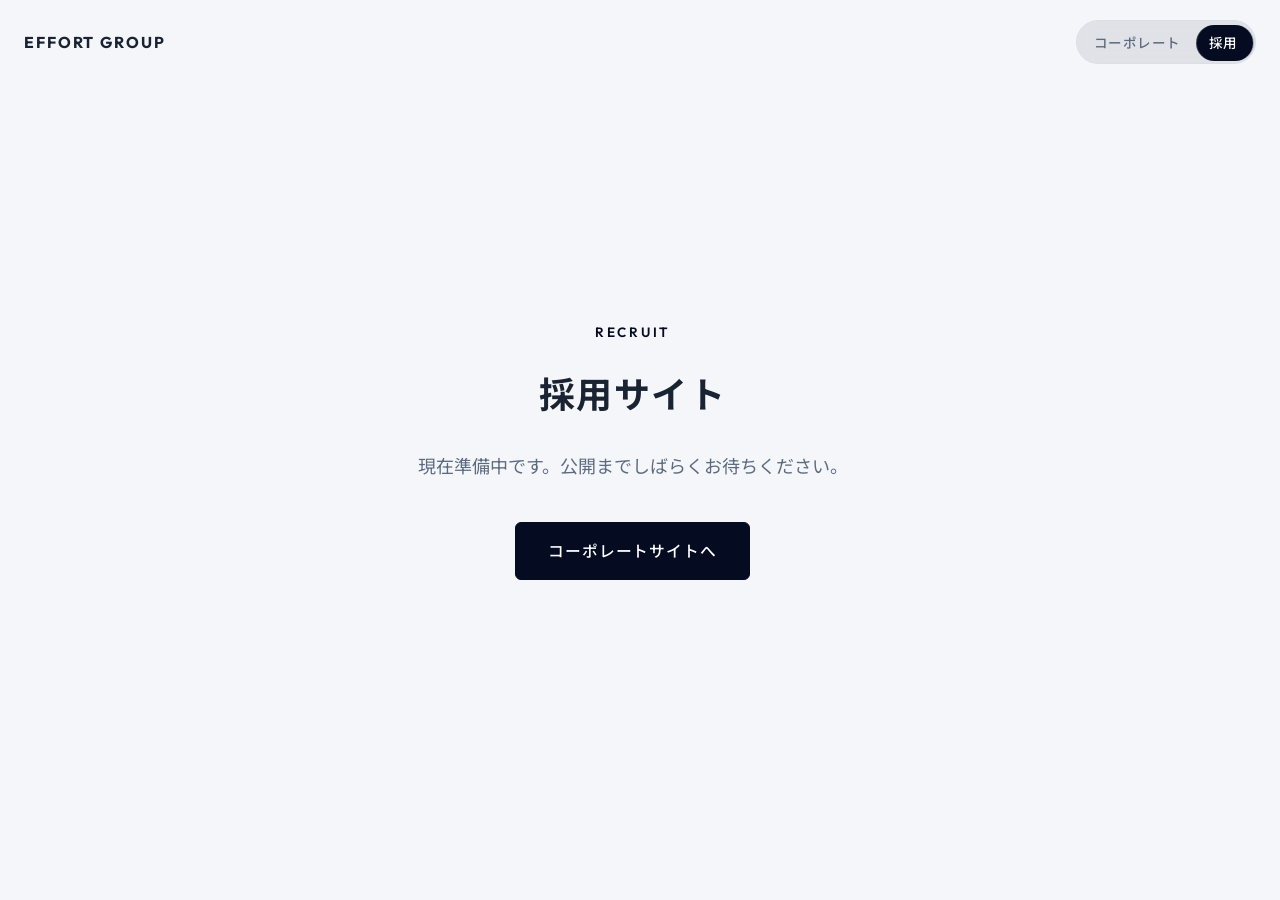
==== commit 1094be59: "20260707" ====
--- a/recruit/index.html
+++ b/recruit/index.html
@@ -27,6 +27,7 @@
           </a>
           <div class="header__actions">
             <nav class="header__site-toggle" aria-label="サイト切替">
+              <span class="header__site-toggle-indicator" aria-hidden="true"></span>
               <a href="/" class="header__site-toggle-link">コーポレート</a>
               <a
                 href="/recruit/"
@@ -49,5 +50,6 @@
         <a href="/" class="btn btn--primary">コーポレートサイトへ</a>
       </div>
     </main>
+    <script src="../js/site-toggle.js"></script>
   </body>
 </html>
--- a/css/style.css
+++ b/css/style.css
@@ -163,6 +163,7 @@
 }
 
 .header__site-toggle {
+  position: relative;
   display: flex;
   align-items: center;
   align-self: center;
@@ -175,7 +176,21 @@
   -webkit-backdrop-filter: blur(8px);
 }
 
+.header__site-toggle-indicator {
+  position: absolute;
+  top: 0;
+  left: 0;
+  z-index: 0;
+  border-radius: 999px;
+  background: rgba(255, 255, 255, 0.95);
+  pointer-events: none;
+  will-change: transform, width;
+  /* JS が transition を直接制御するので CSS 側は初期値のみ */
+}
+
 .header__site-toggle-link {
+  position: relative;
+  z-index: 1;
   display: flex;
   align-items: center;
   justify-content: center;
@@ -187,7 +202,7 @@
   color: rgba(255, 255, 255, 0.78);
   border-radius: 999px;
   white-space: nowrap;
-  transition: background var(--transition), color var(--transition);
+  transition: color var(--transition);
 }
 
 .header__site-toggle-link:hover {
@@ -195,9 +210,16 @@
 }
 
 .header__site-toggle-link.is-active {
-  background: rgba(255, 255, 255, 0.95);
   color: var(--color-text);
   pointer-events: none;
+}
+
+.header__site-toggle:not(:has(.header__site-toggle-indicator)) .header__site-toggle-link.is-active {
+  background: rgba(255, 255, 255, 0.95);
+}
+
+.header__site-toggle:has(.header__site-toggle-indicator) .header__site-toggle-link.is-active {
+  background: transparent;
 }
 
 .header__site-toggle-link.is-active:hover {
@@ -220,6 +242,14 @@
 
 .header--light .header__site-toggle-link:hover {
   color: var(--color-text);
+}
+
+.header--light .header__site-toggle-indicator {
+  background: var(--color-primary);
+}
+
+.header--light .header__site-toggle-link.is-active {
+  color: #fff;
 }
 
 .recruit-placeholder {
@@ -572,6 +602,41 @@
 
 .header.is-scrolled .header__actions {
   margin-left: auto;
+}
+
+.header.is-scrolled .header__site-toggle {
+  background: rgba(5, 11, 32, 0.06);
+  border-color: var(--color-text-muted);
+}
+
+.header.is-scrolled .header__site-toggle-link {
+  color: var(--color-text-muted);
+}
+
+.header.is-scrolled .header__site-toggle-link:hover {
+  color: var(--color-text);
+}
+
+.header.is-scrolled .header__site-toggle-indicator {
+  background: var(--color-primary);
+}
+
+.header.is-scrolled .header__site-toggle-link.is-active {
+  color: #fff;
+}
+
+.header.is-scrolled .header__site-toggle-link.is-active:hover {
+  color: #fff;
+}
+
+.header.is-scrolled .header__menu-btn span {
+  background: var(--color-text);
+}
+
+@media (prefers-reduced-motion: reduce) {
+  .header__site-toggle-indicator {
+    transition: background var(--transition) !important;
+  }
 }
 
 @media (max-width: 600px) {
@@ -925,7 +990,7 @@
 /* ---- Hero Stage (video fixed until About) ---- */
 .hero-stage {
   position: relative;
-  z-index: 2;
+  z-index: 3;
 }
 
 .hero__video-wrap {
@@ -934,13 +999,15 @@
   width: 100%;
   height: 100vh;
   height: 100svh;
-  z-index: 0;
+  z-index: 2;
   overflow: hidden;
   pointer-events: none;
 }
 
 .hero__video-wrap.is-hidden {
   visibility: hidden;
+  opacity: 0;
+  pointer-events: none;
 }
 
 .hero__fade {
@@ -1089,10 +1156,10 @@
 
 .hero__guide {
   font-family: var(--font-ja);
-  font-size: 0.875rem;
+  font-size: clamp(1.375rem, 3vw, 1.875rem);
   opacity: 0.7;
   margin-bottom: 40px;
-  max-width: 560px;
+  max-width: 600px;
   margin-inline: auto;
 }
 
@@ -1100,23 +1167,25 @@
   display: flex;
   flex-wrap: nowrap;
   align-items: center;
-  gap: 12px;
+  justify-content: center;
+  gap: 0;
 }
 
 .hero__area-btn {
   position: relative;
+  z-index: 1;
   display: flex;
   align-items: center;
   justify-content: center;
-  flex: 1 1 0;
-  min-width: 0;
+  flex: 0 0 auto;
+  width: clamp(8.75rem, 10vw, 10.5rem);
   aspect-ratio: 1;
-  padding: 10px;
+  padding: 12px;
   font-family: var(--font-ja);
-  font-size: 1rem;
+  font-size: 0.9375rem;
   font-weight: 500;
   text-align: center;
-  line-height: 1.35;
+  line-height: 1.45;
   color: #fff;
   background: rgba(255,255,255,0.08);
   border: 1px solid rgba(255,255,255,0.2);
@@ -1124,6 +1193,10 @@
   backdrop-filter: blur(8px);
   overflow: visible;
   transition: background var(--transition), transform 0.2s;
+}
+
+.hero__area-btn + .hero__area-btn {
+  margin-left: clamp(-2.25rem, -3vw, -1.75rem);
 }
 
 .hero__area-btn::before {
@@ -1152,6 +1225,7 @@
 }
 
 .hero__area-btn:hover {
+  z-index: 2;
   background: rgba(5,11,32,0.5);
   transform: translateY(-2px);
 }
@@ -1244,9 +1318,12 @@
 
   .hero__area-btn {
     flex: 0 0 auto;
-    width: 7.5rem;
-    height: 7.5rem;
-    min-width: 7.5rem;
+    width: 8.75rem;
+    min-width: 8.75rem;
+  }
+
+  .hero__area-btn + .hero__area-btn {
+    margin-left: -1.75rem;
   }
 
   .hero__scroll { display: none; }
@@ -1264,16 +1341,19 @@
 
 @media (max-width: 480px) {
   .hero__area-btn {
-    width: 6.5rem;
-    height: 6.5rem;
-    min-width: 6.5rem;
+    width: 7.75rem;
+    min-width: 7.75rem;
+    font-size: 0.875rem;
+  }
+
+  .hero__area-btn + .hero__area-btn {
+    margin-left: -1.5rem;
   }
 }
 
 /* ---- About (on video) ---- */
 .about {
   position: relative;
-  z-index: 2;
   background: transparent;
 }
 
@@ -1315,9 +1395,8 @@
 /* ---- Companies ---- */
 .companies {
   position: relative;
-  z-index: 1;
+  z-index: 3;
   background: var(--color-bg);
-  opacity: 0;
   padding-bottom: 0;
 }
 
@@ -1387,7 +1466,7 @@
 }
 
 .companies__spine-title {
-  font-size: 0.8125rem;
+  font-size: 1rem;
   font-weight: 700;
   line-height: 1.6;
   letter-spacing: 0.08em;
@@ -1459,7 +1538,6 @@
   font-weight: 700;
   line-height: 1.5;
   color: var(--color-primary);
-  border-bottom: 1px solid var(--color-border);
   transition:
     color var(--transition),
     border-color var(--transition),
@@ -1639,7 +1717,7 @@
 /* ---- News ---- */
 .news {
   position: relative;
-  z-index: 1;
+  z-index: 3;
   background: var(--color-bg-card);
 }
 
@@ -1835,8 +1913,8 @@
 
 .news__link {
   display: grid;
-  grid-template-columns: 100px minmax(0, 1fr) auto;
-  gap: 20px;
+  grid-template-columns: auto auto minmax(0, 1fr) auto;
+  gap: 12px 20px;
   align-items: center;
   padding: 20px 0;
   transition: color var(--transition);
@@ -1861,10 +1939,21 @@
 }
 
 .news__date {
+  display: flex;
+  align-items: flex-start;
+  justify-content: flex-start;
+  align-self: start;
+  flex-shrink: 0;
+  margin-right: -10px;
+  padding-inline: 2px;
   font-family: var(--font-en);
   font-size: 0.8125rem;
+  font-weight: 500;
+  line-height: 1.4;
+  letter-spacing: 0.08em;
   color: var(--color-text-muted);
-  letter-spacing: 0.04em;
+  writing-mode: vertical-rl;
+  text-orientation: mixed;
 }
 
 .news__title {
@@ -1876,15 +1965,17 @@
 .news__category {
   display: inline-flex;
   padding: 4px 12px;
-  font-size: var(--font-size-min);
+  font-size: 0.75rem;
   color: var(--color-text-muted);
   background: var(--color-bg);
   border-radius: 999px;
 }
 
 .news__thumb {
-  width: 100px;
-  height: 72px;
+  align-self: start;
+  width: clamp(120px, 14vw, 160px);
+  aspect-ratio: 4 / 3;
+  height: auto;
   border-radius: 8px;
   overflow: hidden;
   flex-shrink: 0;
@@ -1908,19 +1999,26 @@
 }
 
 .news__item--featured .news__link {
-  grid-template-columns: minmax(180px, 280px) minmax(0, 1fr) auto;
-  gap: clamp(20px, 3vw, 32px);
+  grid-template-columns: auto minmax(180px, 280px) minmax(0, 1fr) auto;
+  gap: clamp(12px, 2vw, 20px) clamp(20px, 3vw, 32px);
   padding: 32px 0;
   align-items: center;
 }
 
 .news__item--featured .news__thumb {
-  width: 100%;
+  width: min(100%, 280px);
   height: auto;
   aspect-ratio: 4 / 3;
   border-radius: 12px;
 }
 
+.news__item--featured .news__date {
+  font-size: 0.875rem;
+  font-weight: 500;
+  align-self: start;
+  margin-right: clamp(-16px, -1.2vw, -10px);
+}
+
 .news__item--featured .news__body {
   gap: 16px;
 }
@@ -1928,10 +2026,6 @@
 .news__item--featured .news__title {
   font-size: clamp(1.0625rem, 2vw, 1.375rem);
   line-height: 1.5;
-}
-
-.news__item--featured .news__date {
-  font-size: 0.875rem;
 }
 
 .news__empty {
@@ -1977,24 +2071,34 @@
 
 @media (max-width: 600px) {
   .news__link {
-    grid-template-columns: 80px minmax(0, 1fr) auto;
-    gap: 12px;
+    grid-template-columns: auto auto minmax(0, 1fr) auto;
+    gap: 8px 12px;
   }
 
   .news__thumb {
-    width: 80px;
-    height: 60px;
+    width: clamp(112px, 32vw, 140px);
+    height: auto;
+    aspect-ratio: 4 / 3;
+  }
+
+  .news__date {
+    font-size: 0.75rem;
   }
 
   .news__item--featured .news__link {
-    grid-template-columns: 1fr auto;
+    grid-template-columns: auto 1fr auto;
     grid-template-areas:
-      'thumb thumb'
-      'body arrow';
+      'date thumb thumb'
+      'body body arrow';
+  }
+
+  .news__item--featured .news__date {
+    grid-area: date;
   }
 
   .news__item--featured .news__thumb {
     grid-area: thumb;
+    width: 100%;
     aspect-ratio: 16 / 10;
   }
 
@@ -2011,8 +2115,8 @@
 /* ---- Recruit ---- */
 .recruit {
   position: relative;
-  z-index: 1;
-  background: transparent;
+  z-index: 3;
+  background: var(--color-bg);
   color: var(--color-text);
   overflow: hidden;
 }
@@ -2370,7 +2474,7 @@
 /* ---- Catalog ---- */
 .catalog {
   position: relative;
-  z-index: 1;
+  z-index: 3;
   background: var(--color-bg);
 }
 
@@ -2521,7 +2625,7 @@
 /* ---- CSR ---- */
 .csr {
   position: relative;
-  z-index: 1;
+  z-index: 3;
   background: var(--color-bg-card);
 }
 
@@ -2594,6 +2698,8 @@
 
 /* ---- Access ---- */
 .access {
+  position: relative;
+  z-index: 3;
   background: var(--color-bg-card);
   padding-bottom: 120px;
 }
@@ -2645,7 +2751,7 @@
 /* ---- Footer ---- */
 .footer {
   position: relative;
-  z-index: 1;
+  z-index: 3;
   background: var(--color-bg-dark);
   color: rgba(255, 255, 255, 0.6);
   padding: 64px clamp(24px, 3vw, 48px) 32px;
@@ -2860,7 +2966,7 @@
 }
 
 .footer__policy a {
-  font-size: 0.8125rem;
+  font-size: 0.625rem;
   color: rgba(255, 255, 255, 0.55);
   transition: color var(--transition);
 }
@@ -2871,7 +2977,7 @@
 
 .footer__copy {
   flex-shrink: 0;
-  font-size: 0.75rem;
+  font-size: 0.625rem;
 }
 
 @media (max-width: 1024px) {
